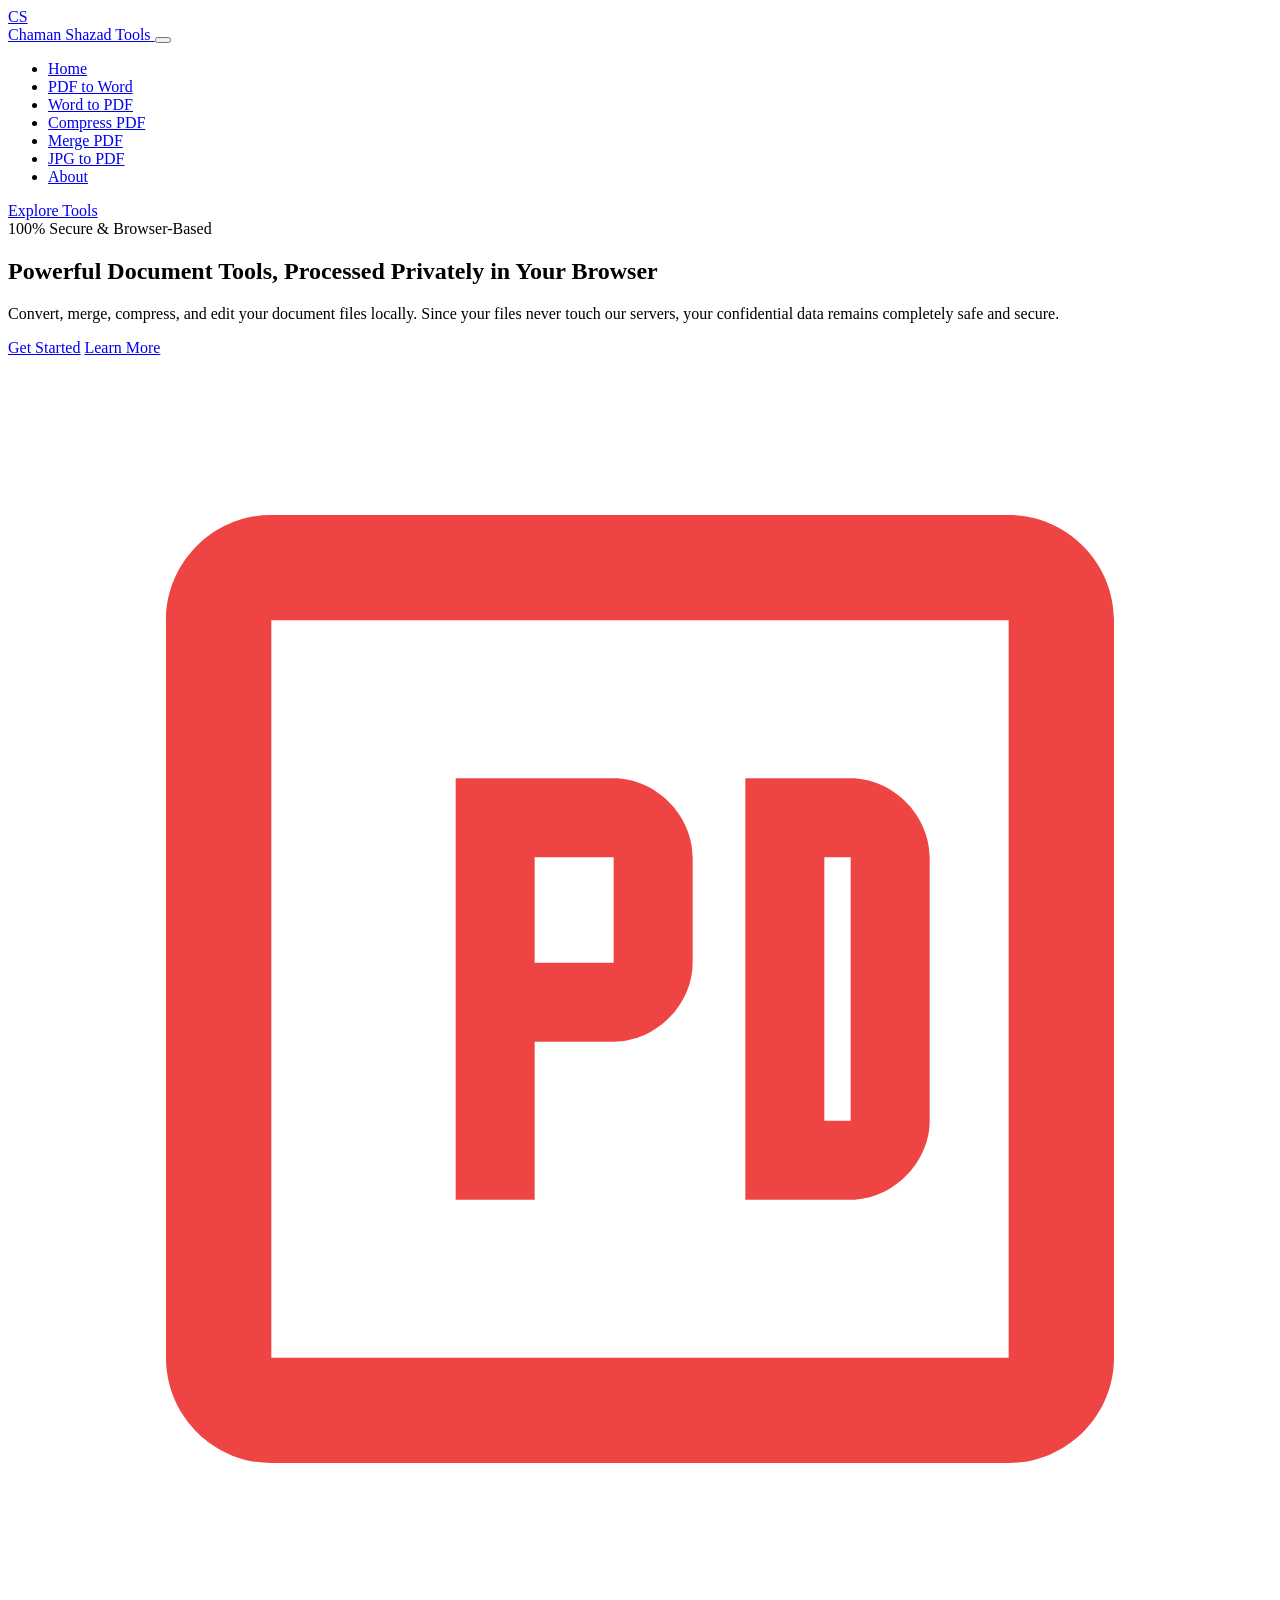
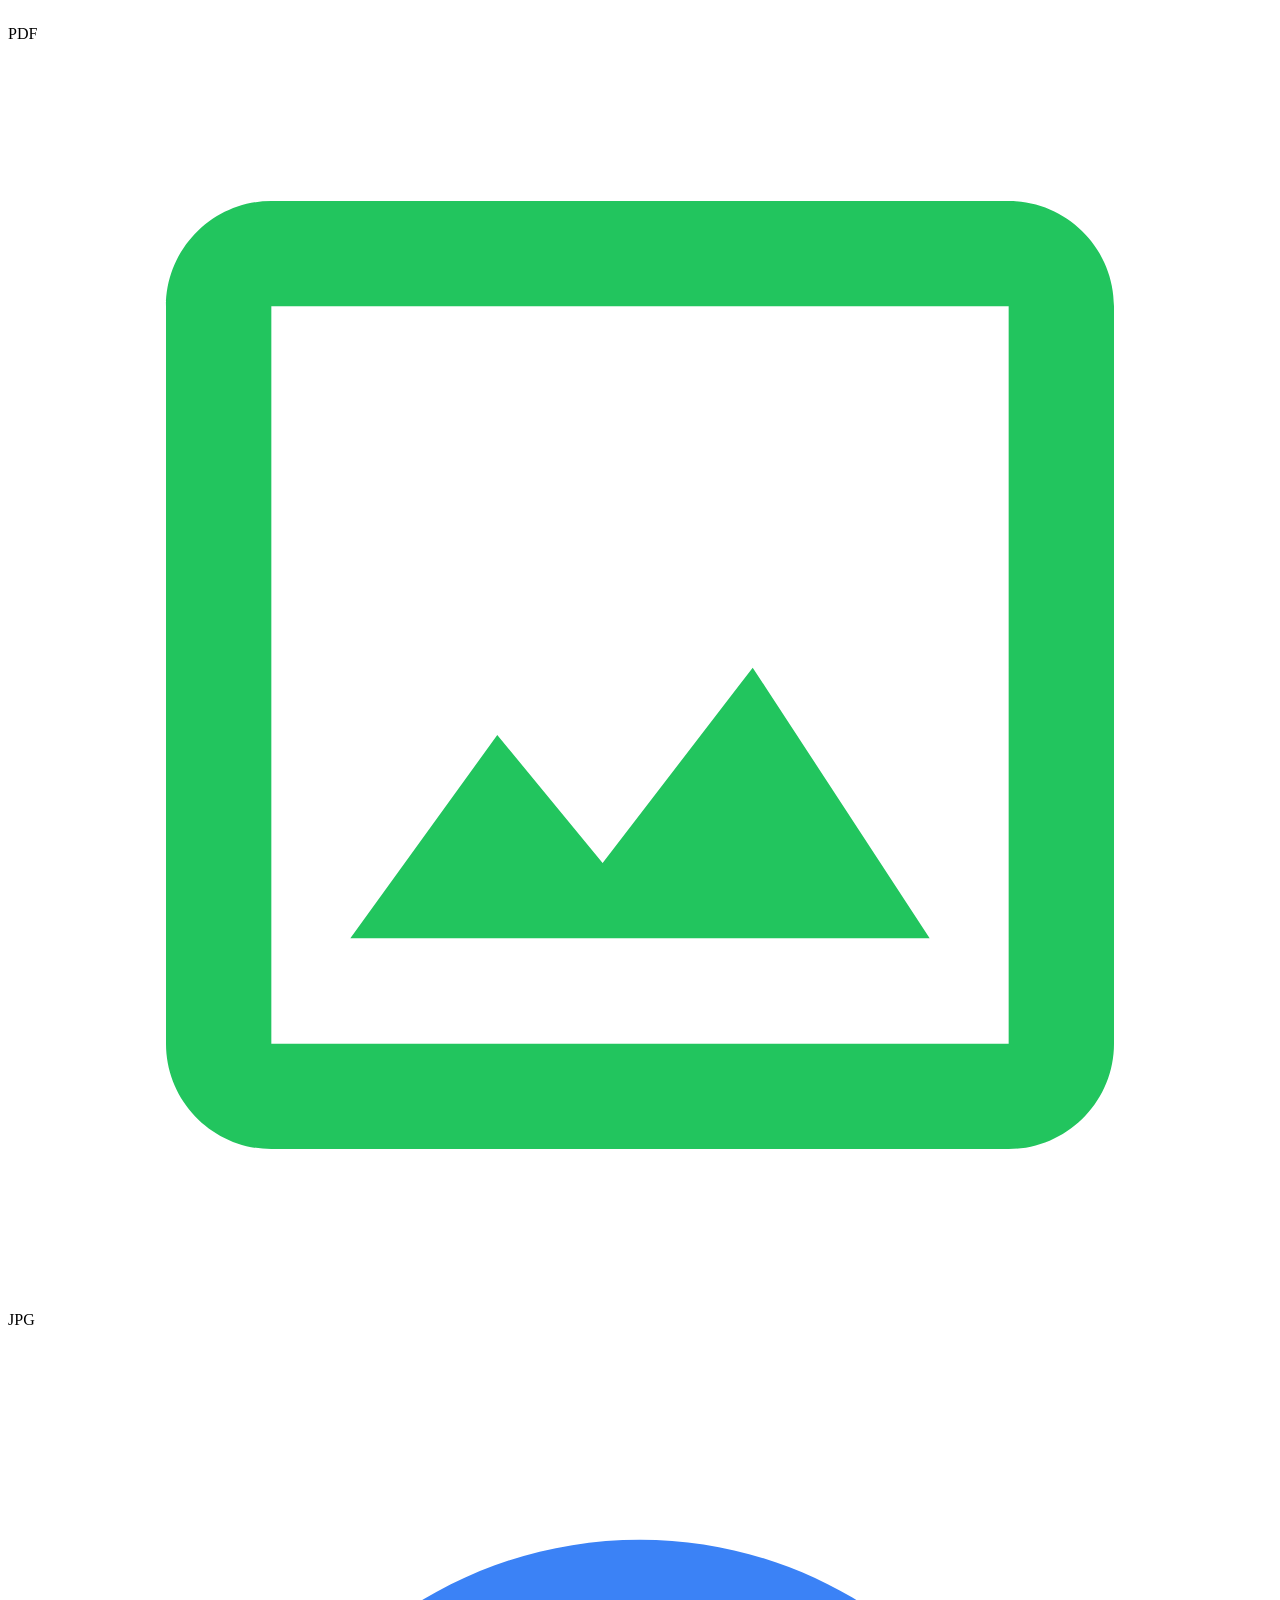
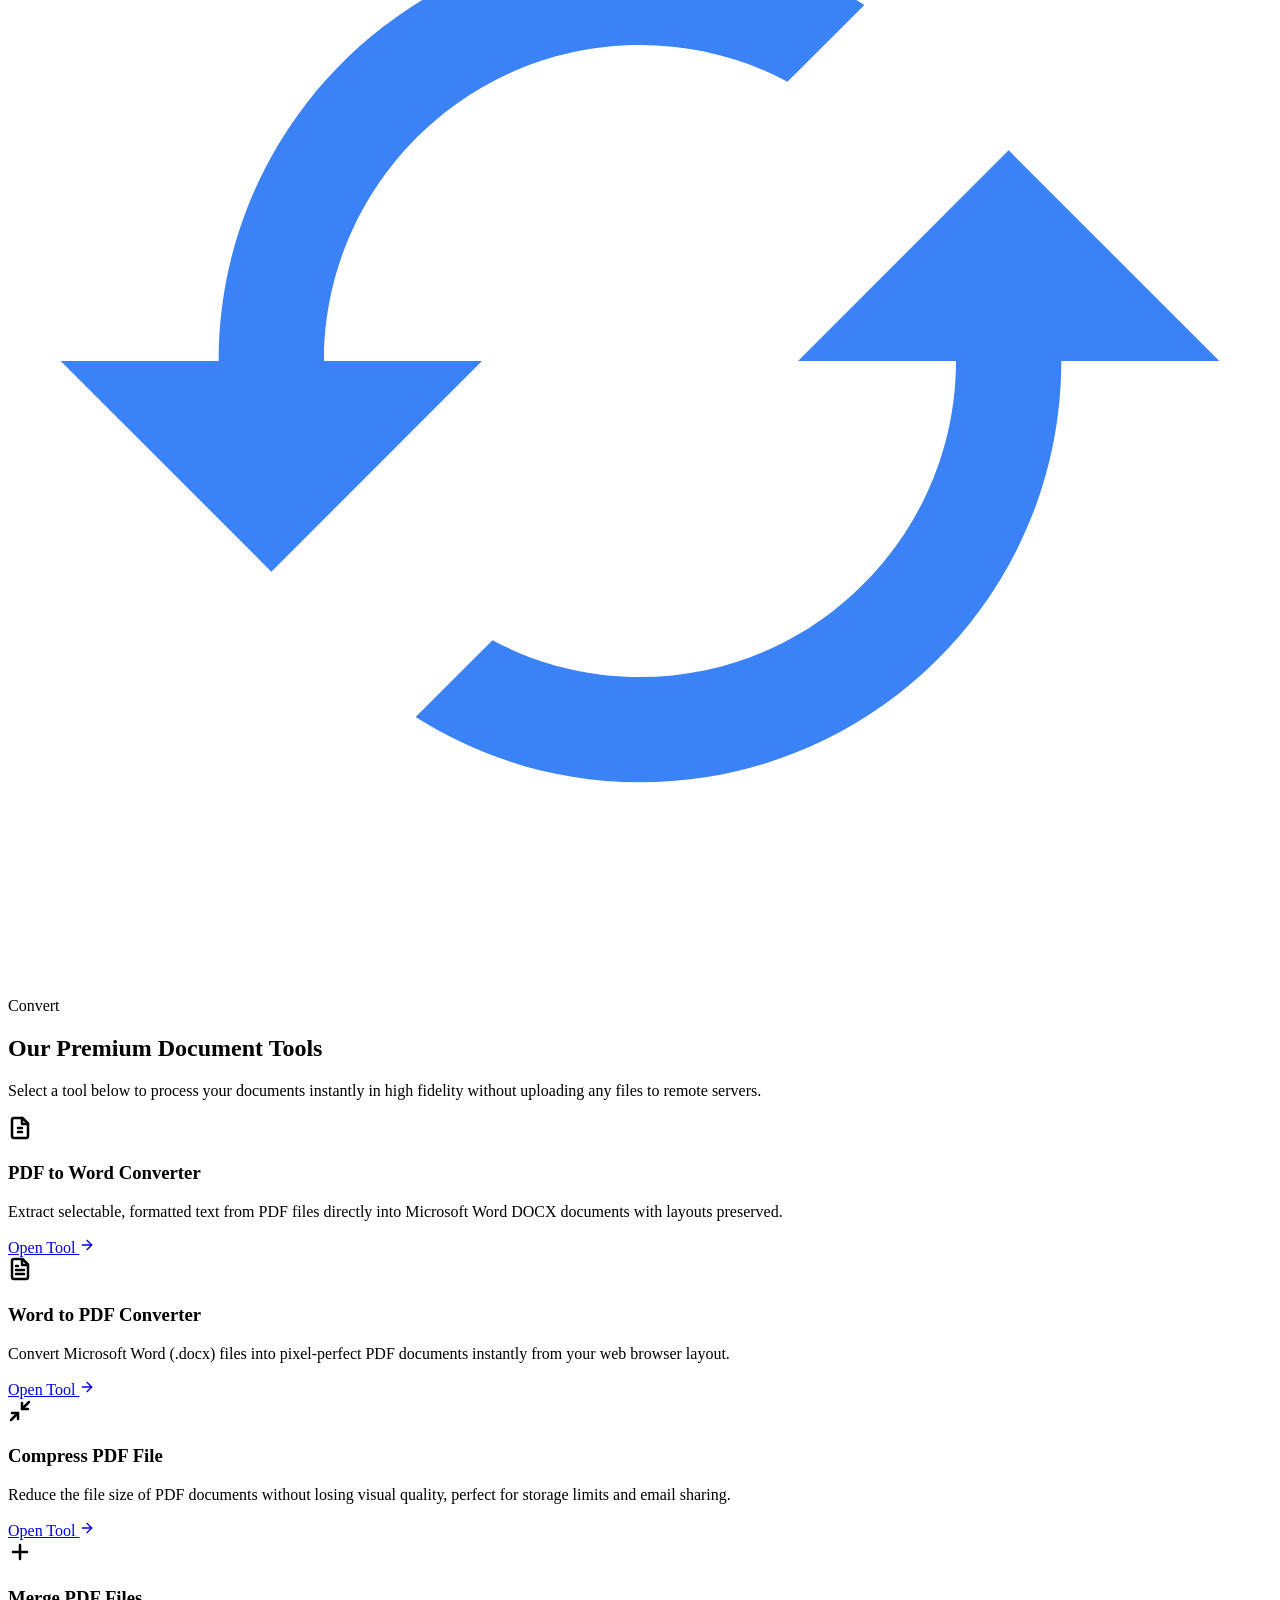
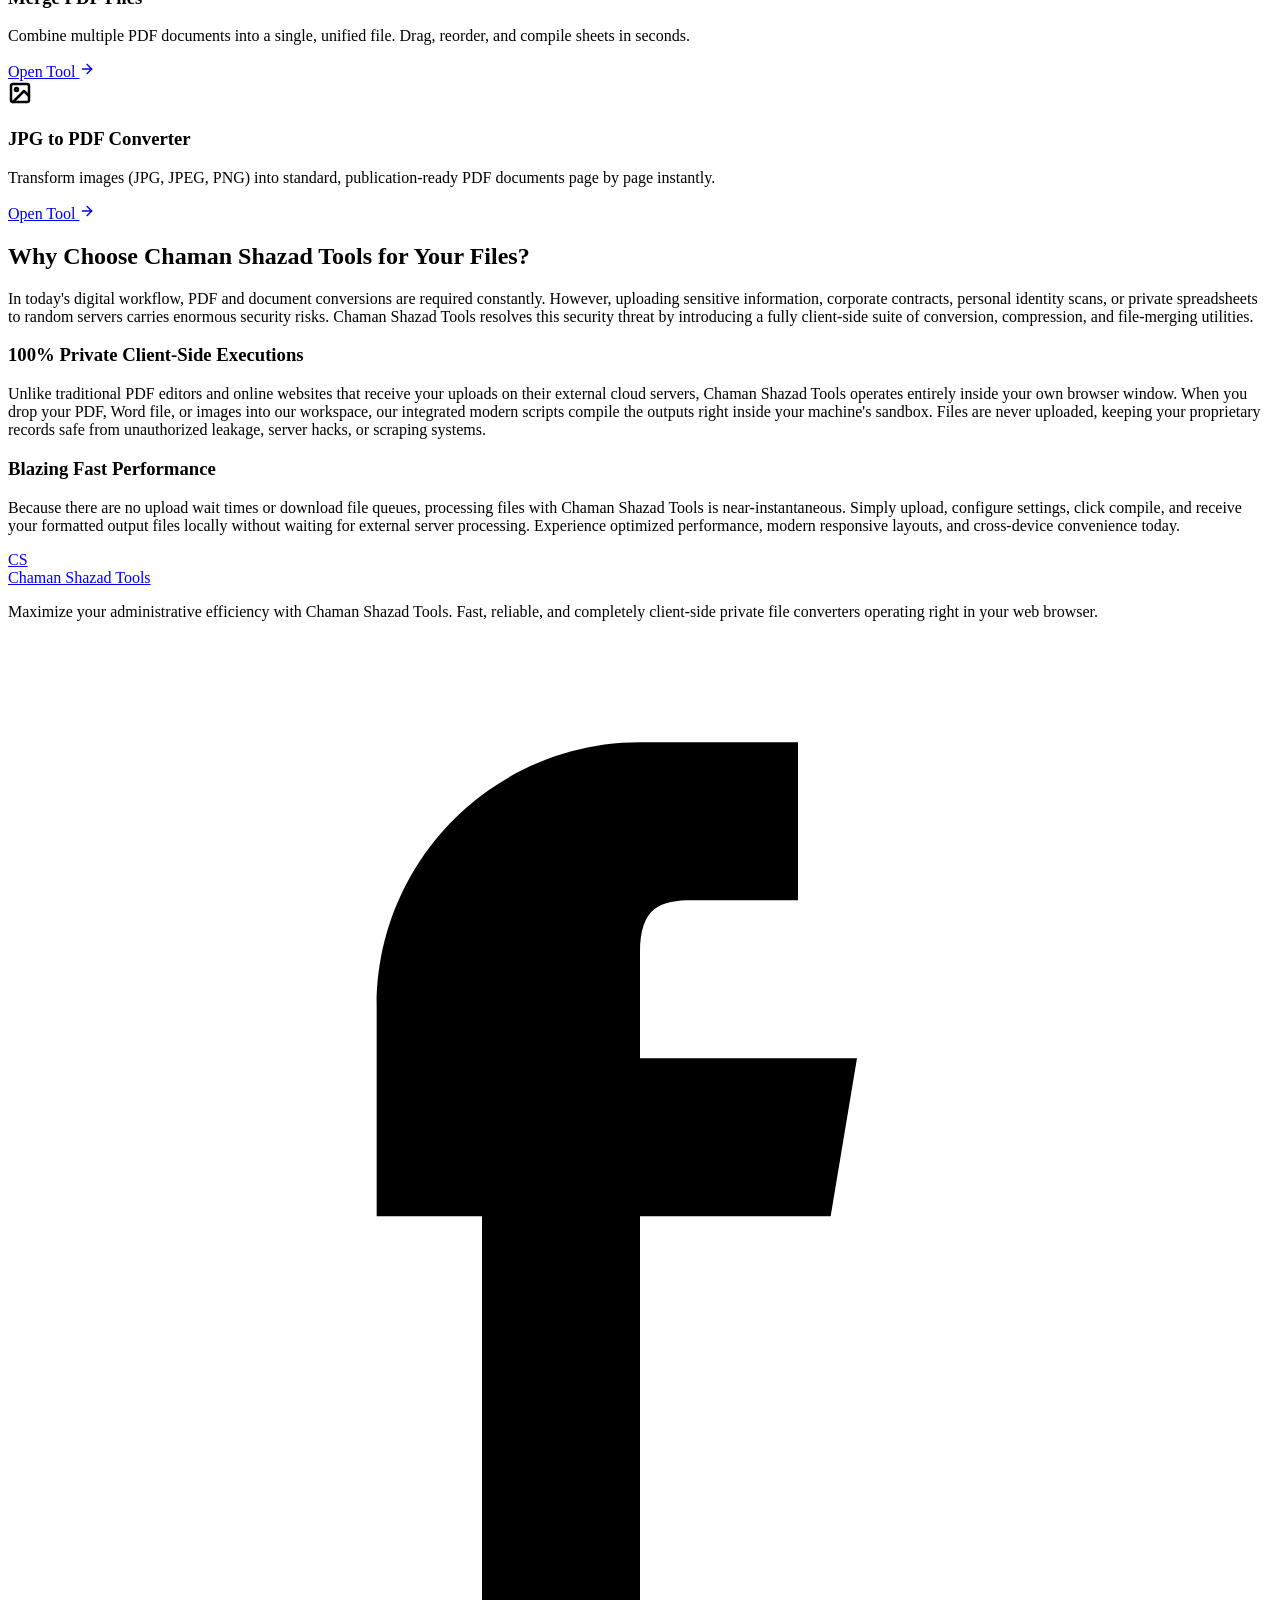
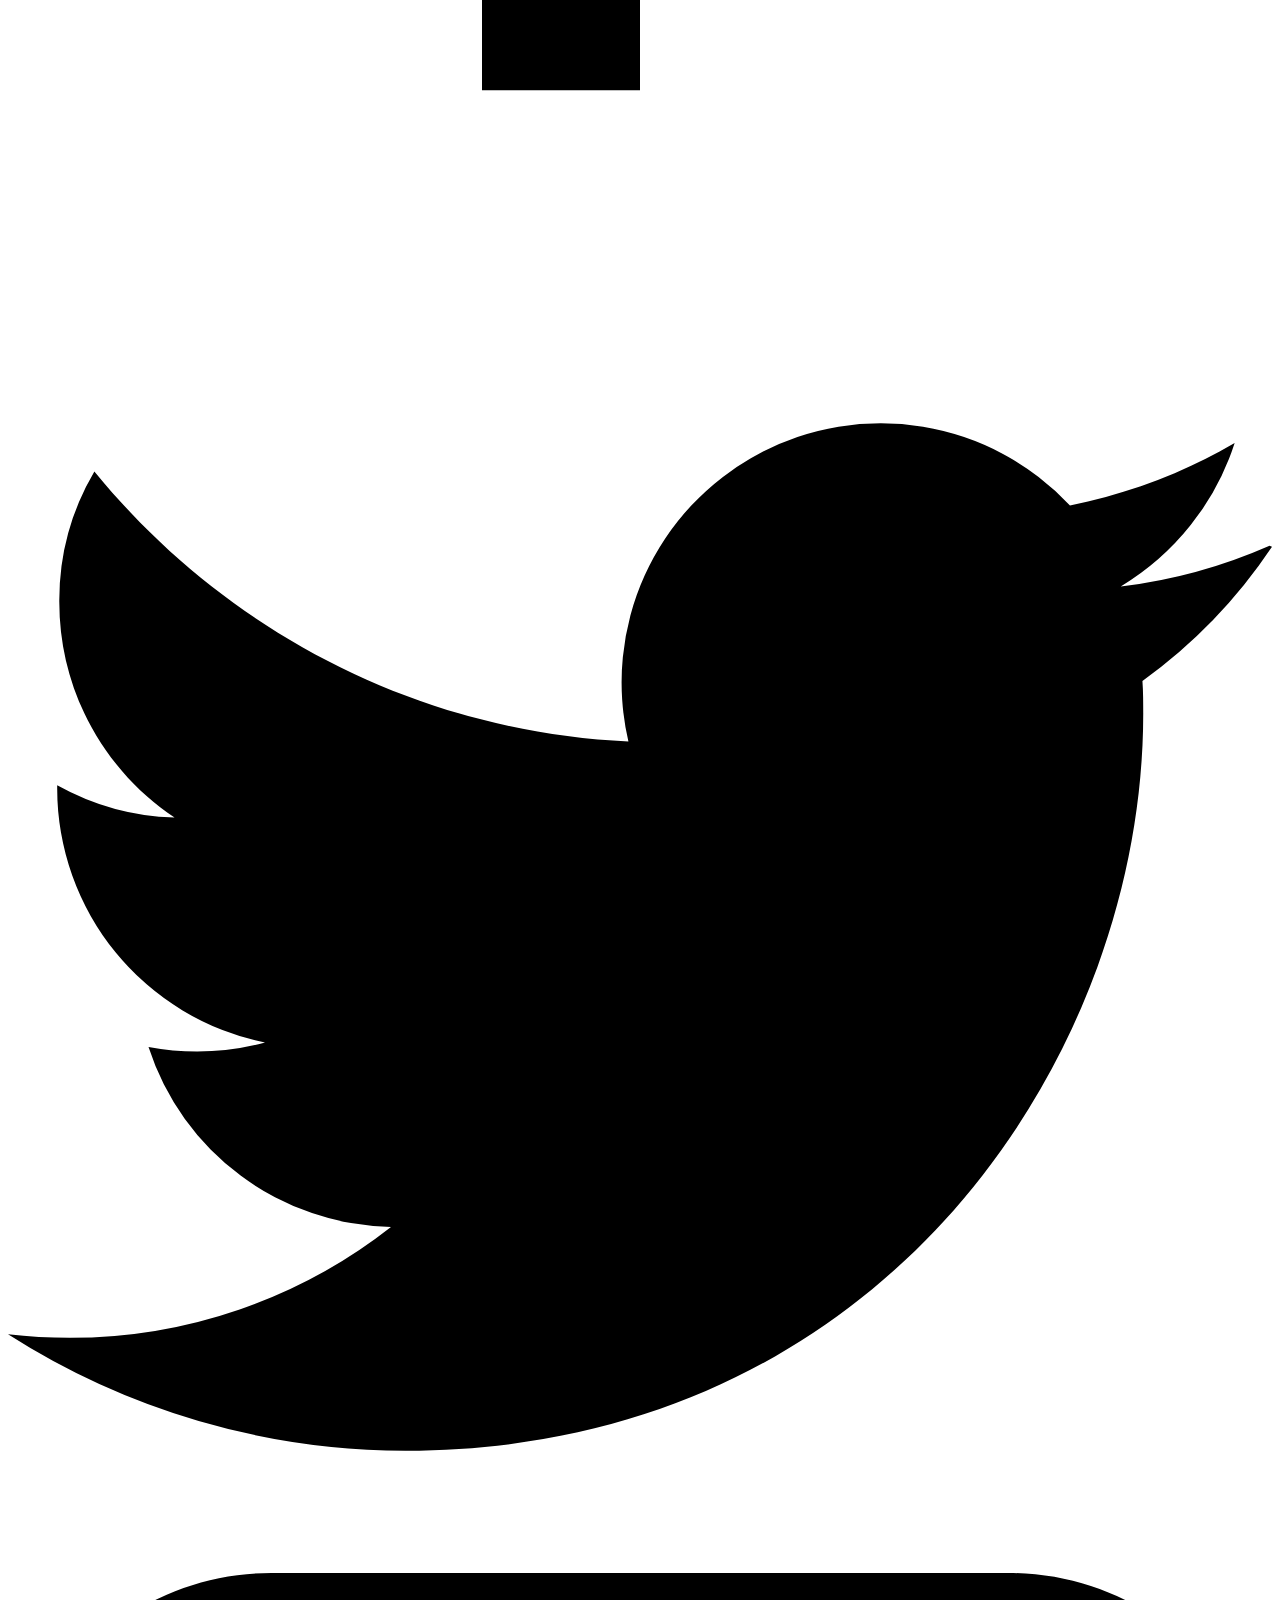
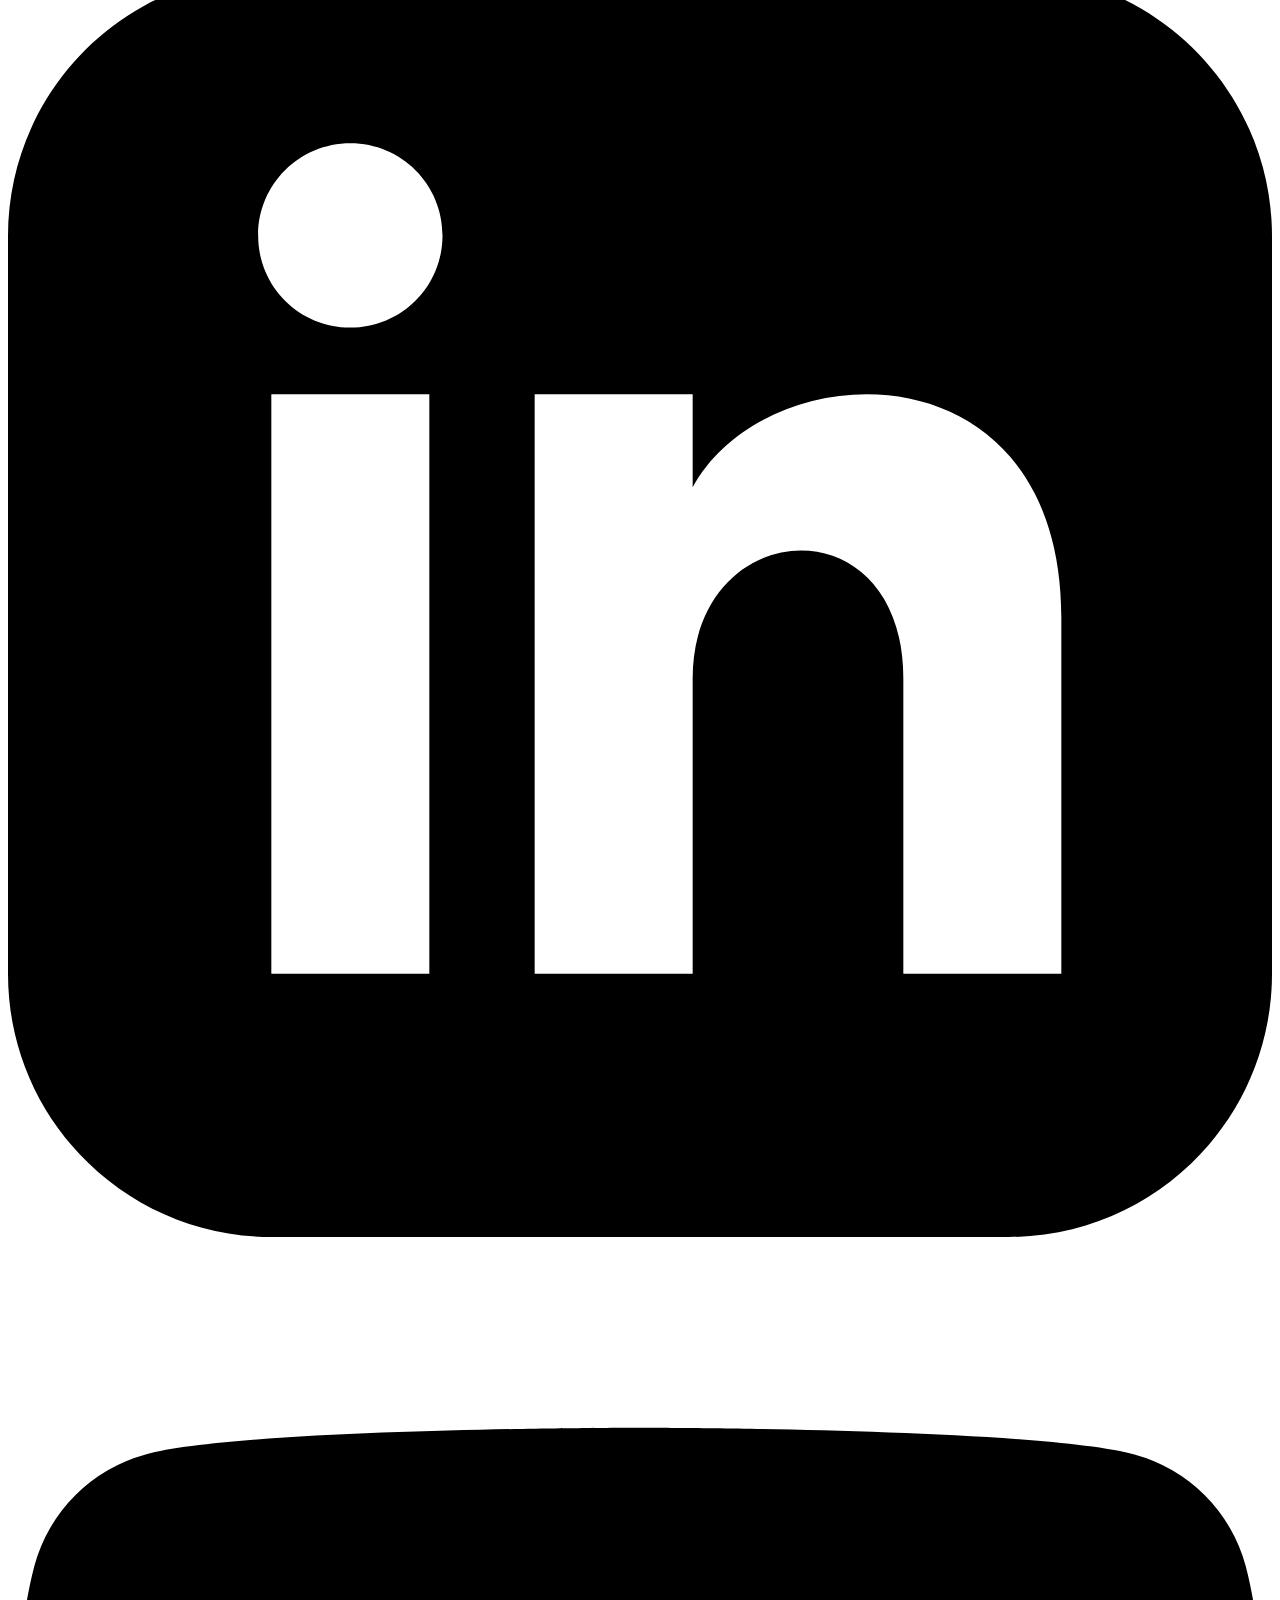
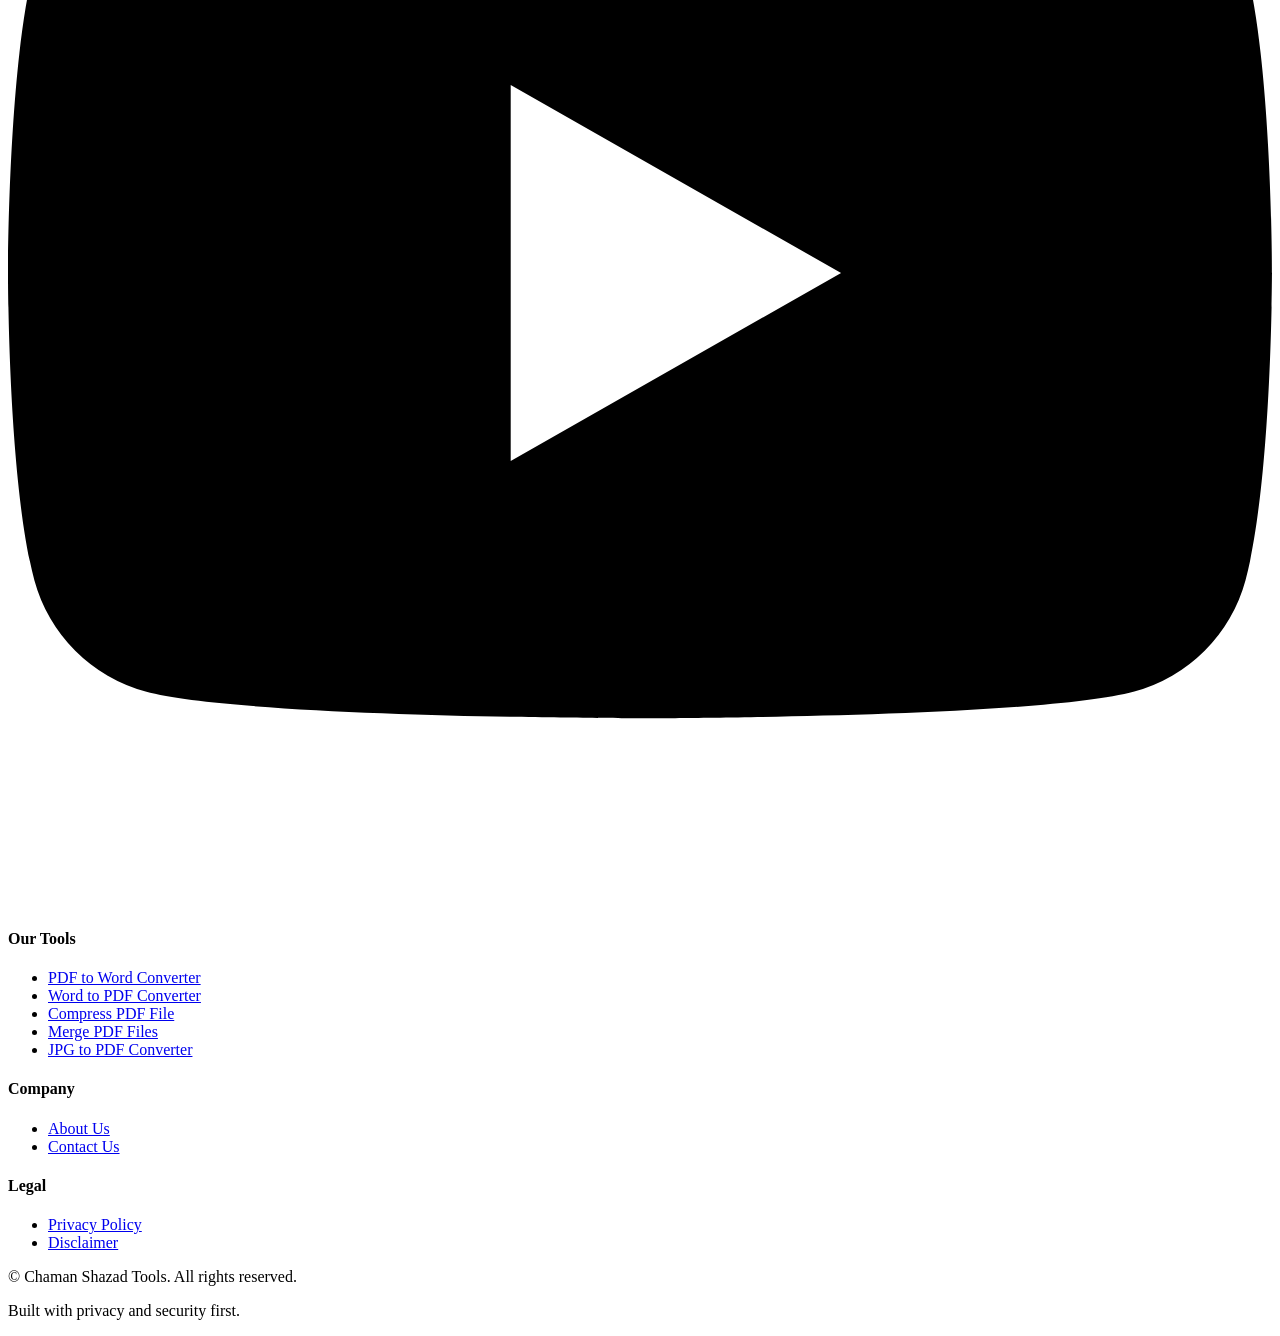
==== index.html @ d0dc8027 "First website upload" ====
<!DOCTYPE html>
<html lang="en">
<head>
    <meta charset="UTF-8">
    <meta name="viewport" content="width=device-width, initial-scale=1.0">
    
    <!-- Primary SEO Meta Tags -->
    <title>Chaman Shazad Tools | Free Online PDF & Document Converters</title>
    <meta name="description" content="Access fully client-side and 100% private document processing tools at Chaman Shazad Tools. Convert PDF to Word, Word to PDF, Compress, Merge, and JPG to PDF instantly.">
    <link rel="canonical" href="index.html">
    
    <!-- Open Graph / Facebook -->
    <meta property="og:type" content="website">
    <meta property="og:url" content="index.html">
    <meta property="og:title" content="Chaman Shazad Tools | Free Online PDF & Document Converters">
    <meta property="og:description" content="Access fully client-side and 100% private document processing tools. Convert PDF to Word, Word to PDF, Compress, Merge, and JPG to PDF instantly.">
    <meta property="og:image" content="https://images.unsplash.com/photo-1618005182384-a83a8bd57fbe?q=80&w=1200&auto=format&fit=crop">

    <!-- Twitter -->
    <meta property="twitter:card" content="summary_large_image">
    <meta property="twitter:url" content="index.html">
    <meta property="twitter:title" content="Chaman Shazad Tools | Free Online PDF & Document Converters">
    <meta property="twitter:description" content="Access fully client-side and 100% private document processing tools. Convert PDF to Word, Word to PDF, Compress, Merge, and JPG to PDF instantly.">
    <meta property="twitter:image" content="https://images.unsplash.com/photo-1618005182384-a83a8bd57fbe?q=80&w=1200&auto=format&fit=crop">

    <!-- Stylesheets -->
    <link rel="stylesheet" href="css/styles.css">
</head>
<body>

    <!-- Header Navigation -->
    <header class="site-header">
        <div class="header-container">
            <a href="index.html" class="logo-link" id="siteLogo">
                <div class="logo-icon">CS</div>
                <span>Chaman Shazad Tools</span>
            </a>
            
            <button class="mobile-menu-btn" id="mobileMenuBtn" aria-label="Toggle Menu">
                <span></span>
                <span></span>
                <span></span>
            </button>
            
            <nav class="main-navigation" id="mainNavigation">
                <ul class="nav-links">
                    <li><a href="index.html" class="nav-link active">Home</a></li>
                    <li><a href="pdf-to-word.html" class="nav-link">PDF to Word</a></li>
                    <li><a href="word-to-pdf.html" class="nav-link">Word to PDF</a></li>
                    <li><a href="compress-pdf.html" class="nav-link">Compress PDF</a></li>
                    <li><a href="merge-pdf.html" class="nav-link">Merge PDF</a></li>
                    <li><a href="jpg-to-pdf.html" class="nav-link">JPG to PDF</a></li>
                    <li><a href="about.html" class="nav-link">About</a></li>
                </ul>
                <a href="#tools-grid" class="cta-button">Explore Tools</a>
            </nav>
        </div>
    </header>

    <!-- Main Content -->
    <main>
        
        <!-- Hero Section -->
        <section class="hero-section">
            <div class="hero-content">
                <span class="hero-tagline">100% Secure & Browser-Based</span>
                <h1 class="hero-title">Powerful Document Tools, Processed Privately in Your Browser</h1>
                <p class="hero-description">Convert, merge, compress, and edit your document files locally. Since your files never touch our servers, your confidential data remains completely safe and secure.</p>
                <div class="hero-buttons">
                    <a href="#tools-grid" class="cta-button">Get Started</a>
                    <a href="about.html" class="btn-secondary">Learn More</a>
                </div>
            </div>
            
            <div class="hero-graphics-container">
                <!-- Outer orbiting scene containing the 3 rotating 3D cards -->
                <div class="rotating-orbit-scene">
                    
                    <!-- PDF Icon Card -->
                    <div class="floating-3d-card card-pdf">
                        <svg viewBox="0 0 24 24" fill="none" xmlns="http://www.w3.org/2000/svg">
                            <path d="M19 3H5C3.9 3 3 3.9 3 5V19C3 20.1 3.9 21 5 21H19C20.1 21 21 20.1 21 19V5C21 3.9 20.1 3 19 3ZM19 19H5V5H19V19ZM11.5 8H8.5V16H10V13H11.5C12.3 13 13 12.3 13 11.5V9.5C13 8.7 12.3 8 11.5 8ZM11.5 11.5H10V9.5H11.5V11.5ZM16 8H14V16H16C16.8 16 17.5 15.3 17.5 14.5V9.5C17.5 8.7 16.8 8 16 8ZM16 14.5H15.5V9.5H16V14.5Z" fill="#ef4444"/>
                        </svg>
                        <span class="card-label">PDF</span>
                    </div>
                    
                    <!-- JPG Icon Card -->
                    <div class="floating-3d-card card-jpg">
                        <svg viewBox="0 0 24 24" fill="none" xmlns="http://www.w3.org/2000/svg">
                            <path d="M19 3H5C3.9 3 3 3.9 3 5V19C3 20.1 3.9 21 5 21H19C20.1 21 21 20.1 21 19V5C21 3.9 20.1 3 19 3ZM19 19H5V5H19V19ZM14.14 11.86L11.29 15.57L9.29 13.14L6.5 17H17.5L14.14 11.86Z" fill="#22c55e"/>
                        </svg>
                        <span class="card-label">JPG</span>
                    </div>
                    
                    <!-- Convert Icon Card -->
                    <div class="floating-3d-card card-convert">
                        <svg viewBox="0 0 24 24" fill="none" xmlns="http://www.w3.org/2000/svg">
                            <path d="M19 8l-4 4h3c0 3.31-2.69 6-6 6-1.01 0-1.97-.25-2.8-.7l-1.46 1.46C8.97 19.54 10.43 20 12 20c4.42 0 8-3.58 8-8h3l-4-4zM6 12c0-3.31 2.69-6 6-6 1.01 0 1.97.25 2.8.7l1.46-1.46C15.03 4.46 13.57 4 12 4c-4.42 0-8 3.58-8 8H1l4 4 4-4H6z" fill="#3b82f6"/>
                        </svg>
                        <span class="card-label">Convert</span>
                    </div>
                    
                    <!-- Deep glowing center node of orbit -->
                    <div class="orbit-center-node"></div>
                </div>
            </div>
        </section>

        <!-- Tools Grid Dashboard -->
        <section class="tools-grid-section" id="tools-grid">
            <div class="section-title-wrap">
                <h2 class="section-title">Our Premium Document Tools</h2>
                <p class="section-subtitle">Select a tool below to process your documents instantly in high fidelity without uploading any files to remote servers.</p>
            </div>
            
            <div class="tools-grid">
                <!-- Card 1: PDF to Word -->
                <div class="tool-card">
                    <div class="tool-card-icon bg-gradient-pdf-word">
                        <svg width="24" height="24" viewBox="0 0 24 24" fill="none" stroke="currentColor" stroke-width="2.5" stroke-linecap="round" stroke-linejoin="round"><path d="M14.5 2H6a2 2 0 0 0-2 2v16a2 2 0 0 0 2 2h12a2 2 0 0 0 2-2V7.5L14.5 2z"></path><polyline points="14 2 14 8 20 8"></polyline><path d="M10 12h4"></path><path d="M10 16h4"></path></svg>
                    </div>
                    <h3 class="tool-card-title">PDF to Word Converter</h3>
                    <p class="tool-card-description">Extract selectable, formatted text from PDF files directly into Microsoft Word DOCX documents with layouts preserved.</p>
                    <a href="pdf-to-word.html" class="tool-card-link">
                        Open Tool 
                        <svg width="16" height="16" viewBox="0 0 24 24" fill="none" stroke="currentColor" stroke-width="2" stroke-linecap="round" stroke-linejoin="round"><line x1="5" y1="12" x2="19" y2="12"></line><polyline points="12 5 19 12 12 19"></polyline></svg>
                    </a>
                </div>

                <!-- Card 2: Word to PDF -->
                <div class="tool-card">
                    <div class="tool-card-icon bg-gradient-word-pdf">
                        <svg width="24" height="24" viewBox="0 0 24 24" fill="none" stroke="currentColor" stroke-width="2.5" stroke-linecap="round" stroke-linejoin="round"><path d="M14.5 2H6a2 2 0 0 0-2 2v16a2 2 0 0 0 2 2h12a2 2 0 0 0 2-2V7.5L14.5 2z"></path><polyline points="14 2 14 8 20 8"></polyline><path d="M8 13h8"></path><path d="M8 17h8"></path><path d="M8 9h2"></path></svg>
                    </div>
                    <h3 class="tool-card-title">Word to PDF Converter</h3>
                    <p class="tool-card-description">Convert Microsoft Word (.docx) files into pixel-perfect PDF documents instantly from your web browser layout.</p>
                    <a href="word-to-pdf.html" class="tool-card-link">
                        Open Tool 
                        <svg width="16" height="16" viewBox="0 0 24 24" fill="none" stroke="currentColor" stroke-width="2" stroke-linecap="round" stroke-linejoin="round"><line x1="5" y1="12" x2="19" y2="12"></line><polyline points="12 5 19 12 12 19"></polyline></svg>
                    </a>
                </div>

                <!-- Card 3: Compress PDF -->
                <div class="tool-card">
                    <div class="tool-card-icon bg-gradient-compress">
                        <svg width="24" height="24" viewBox="0 0 24 24" fill="none" stroke="currentColor" stroke-width="2.5" stroke-linecap="round" stroke-linejoin="round"><path d="M4 14h6v6"></path><path d="M20 10h-6V4"></path><path d="M14 10l7-7"></path><path d="M10 14l-7 7"></path></svg>
                    </div>
                    <h3 class="tool-card-title">Compress PDF File</h3>
                    <p class="tool-card-description">Reduce the file size of PDF documents without losing visual quality, perfect for storage limits and email sharing.</p>
                    <a href="compress-pdf.html" class="tool-card-link">
                        Open Tool 
                        <svg width="16" height="16" viewBox="0 0 24 24" fill="none" stroke="currentColor" stroke-width="2" stroke-linecap="round" stroke-linejoin="round"><line x1="5" y1="12" x2="19" y2="12"></line><polyline points="12 5 19 12 12 19"></polyline></svg>
                    </a>
                </div>

                <!-- Card 4: Merge PDF -->
                <div class="tool-card">
                    <div class="tool-card-icon bg-gradient-merge">
                        <svg width="24" height="24" viewBox="0 0 24 24" fill="none" stroke="currentColor" stroke-width="2.5" stroke-linecap="round" stroke-linejoin="round"><path d="M12 5v14"></path><path d="M5 12h14"></path></svg>
                    </div>
                    <h3 class="tool-card-title">Merge PDF Files</h3>
                    <p class="tool-card-description">Combine multiple PDF documents into a single, unified file. Drag, reorder, and compile sheets in seconds.</p>
                    <a href="merge-pdf.html" class="tool-card-link">
                        Open Tool 
                        <svg width="16" height="16" viewBox="0 0 24 24" fill="none" stroke="currentColor" stroke-width="2" stroke-linecap="round" stroke-linejoin="round"><line x1="5" y1="12" x2="19" y2="12"></line><polyline points="12 5 19 12 12 19"></polyline></svg>
                    </a>
                </div>

                <!-- Card 5: JPG to PDF -->
                <div class="tool-card">
                    <div class="tool-card-icon bg-gradient-jpg-pdf">
                        <svg width="24" height="24" viewBox="0 0 24 24" fill="none" stroke="currentColor" stroke-width="2.5" stroke-linecap="round" stroke-linejoin="round"><rect x="3" y="3" width="18" height="18" rx="2" ry="2"></rect><circle cx="8.5" cy="8.5" r="1.5"></circle><polyline points="21 15 16 10 5 21"></polyline></svg>
                    </div>
                    <h3 class="tool-card-title">JPG to PDF Converter</h3>
                    <p class="tool-card-description">Transform images (JPG, JPEG, PNG) into standard, publication-ready PDF documents page by page instantly.</p>
                    <a href="jpg-to-pdf.html" class="tool-card-link">
                        Open Tool 
                        <svg width="16" height="16" viewBox="0 0 24 24" fill="none" stroke="currentColor" stroke-width="2" stroke-linecap="round" stroke-linejoin="round"><line x1="5" y1="12" x2="19" y2="12"></line><polyline points="12 5 19 12 12 19"></polyline></svg>
                    </a>
                </div>
            </div>
        </section>

        <!-- General Brand SEO Content -->
        <section class="seo-content-section">
            <div class="seo-rich-content">
                <h2>Why Choose Chaman Shazad Tools for Your Files?</h2>
                <p>In today's digital workflow, PDF and document conversions are required constantly. However, uploading sensitive information, corporate contracts, personal identity scans, or private spreadsheets to random servers carries enormous security risks. Chaman Shazad Tools resolves this security threat by introducing a fully client-side suite of conversion, compression, and file-merging utilities.</p>
                
                <h3>100% Private Client-Side Executions</h3>
                <p>Unlike traditional PDF editors and online websites that receive your uploads on their external cloud servers, Chaman Shazad Tools operates entirely inside your own browser window. When you drop your PDF, Word file, or images into our workspace, our integrated modern scripts compile the outputs right inside your machine's sandbox. Files are never uploaded, keeping your proprietary records safe from unauthorized leakage, server hacks, or scraping systems.</p>
                
                <h3>Blazing Fast Performance</h3>
                <p>Because there are no upload wait times or download file queues, processing files with Chaman Shazad Tools is near-instantaneous. Simply upload, configure settings, click compile, and receive your formatted output files locally without waiting for external server processing. Experience optimized performance, modern responsive layouts, and cross-device convenience today.</p>
            </div>
        </section>
    </main>

    <!-- Footer -->
    <footer class="site-footer">
        <div class="footer-container">
            <!-- Col 1: Brand details & Social icons (hover brand color transition) -->
            <div class="footer-column">
                <a href="index.html" class="footer-logo">
                    <div class="logo-icon">CS</div>
                    <span>Chaman Shazad Tools</span>
                </a>
                <p class="footer-description">Maximize your administrative efficiency with Chaman Shazad Tools. Fast, reliable, and completely client-side private file converters operating right in your web browser.</p>
                <div class="footer-socials">
                    <a href="#" class="social-icon facebook" aria-label="Facebook" target="_blank" rel="noopener">
                        <svg viewBox="0 0 24 24"><path d="M9 8H7v3h2v9h3v-9h3.62l.5-3H12V6c0-.88.39-1 1-1h2V2h-3c-2.76 0-5 2.24-5 5v1z"/></svg>
                    </a>
                    <a href="#" class="social-icon twitter" aria-label="Twitter" target="_blank" rel="noopener">
                        <svg viewBox="0 0 24 24"><path d="M23.953 4.57a10 10 0 01-2.825.775 4.958 4.958 0 002.163-2.723c-.951.555-2.005.959-3.127 1.184a4.92 4.92 0 00-8.384 4.482C7.69 8.095 4.067 6.13 1.64 3.162a4.822 4.822 0 00-.666 2.475c0 1.71.87 3.213 2.188 4.096a4.904 4.904 0 01-2.228-.616v.06a4.923 4.923 0 003.946 4.827 4.996 4.996 0 01-2.212.085 4.936 4.936 0 004.604 3.417 9.867 9.867 0 01-6.102 2.105c-.39 0-.779-.023-1.17-.067a13.995 13.995 0 007.557 2.209c9.053 0 13.998-7.496 13.998-13.985 0-.21 0-.42-.015-.63A9.935 9.935 0 0024 4.59z"/></svg>
                    </a>
                    <a href="#" class="social-icon linkedin" aria-label="LinkedIn" target="_blank" rel="noopener">
                        <svg viewBox="0 0 24 24"><path d="M19 0h-14c-2.761 0-5 2.239-5 5v14c0 2.761 2.239 5 5 5h14c2.762 0 5-2.239 5-5v-14c0-2.761-2.238-5-5-5zm-11 19h-3v-11h3v11zm-1.5-12.268c-.966 0-1.75-.779-1.75-1.75s.784-1.75 1.75-1.75 1.75.779 1.75 1.75-.784 1.75-1.75 1.75zm13.5 12.268h-3v-5.604c0-3.368-4-3.113-4 0v5.604h-3v-11h3v1.765c1.396-2.586 7-2.777 7 2.476v6.759z"/></svg>
                    </a>
                    <a href="#" class="social-icon youtube" aria-label="YouTube" target="_blank" rel="noopener">
                        <svg viewBox="0 0 24 24"><path d="M23.498 6.163a3.003 3.003 0 00-2.11-2.11C19.517 3.545 12 3.545 12 3.545s-7.516 0-9.387.507a3.003 3.003 0 00-2.11 2.11C0 8.033 0 12 0 12s0 3.967.502 5.837a3.003 3.003 0 002.11 2.11c1.871.507 9.387.507 9.387.507s7.517 0 9.387-.507a3.003 3.003 0 002.11-2.11C24 15.967 24 12 24 12s0-3.967-.502-5.837zM9.545 15.568V8.432L15.818 12l-6.273 3.568z"/></svg>
                    </a>
                </div>
            </div>

            <!-- Col 2: Core Tools -->
            <div class="footer-column">
                <h4 class="footer-col-title">Our Tools</h4>
                <ul class="footer-links">
                    <li class="footer-link-item"><a href="pdf-to-word.html">PDF to Word Converter</a></li>
                    <li class="footer-link-item"><a href="word-to-pdf.html">Word to PDF Converter</a></li>
                    <li class="footer-link-item"><a href="compress-pdf.html">Compress PDF File</a></li>
                    <li class="footer-link-item"><a href="merge-pdf.html">Merge PDF Files</a></li>
                    <li class="footer-link-item"><a href="jpg-to-pdf.html">JPG to PDF Converter</a></li>
                </ul>
            </div>

            <!-- Col 3: Company Page links -->
            <div class="footer-column">
                <h4 class="footer-col-title">Company</h4>
                <ul class="footer-links">
                    <li class="footer-link-item"><a href="about.html">About Us</a></li>
                    <li class="footer-link-item"><a href="contact.html">Contact Us</a></li>
                </ul>
            </div>

            <!-- Col 4: Legal policy links -->
            <div class="footer-column">
                <h4 class="footer-col-title">Legal</h4>
                <ul class="footer-links">
                    <li class="footer-link-item"><a href="privacy.html">Privacy Policy</a></li>
                    <li class="footer-link-item"><a href="disclaimer.html">Disclaimer</a></li>
                </ul>
            </div>
        </div>

        <div class="footer-bottom">
            <p>&copy; <span id="footerYear"></span> Chaman Shazad Tools. All rights reserved.</p>
            <p>Built with privacy and security first.</p>
        </div>
    </footer>

    <!-- Scripts -->
    <script src="js/main.js"></script>
</body>
</html>
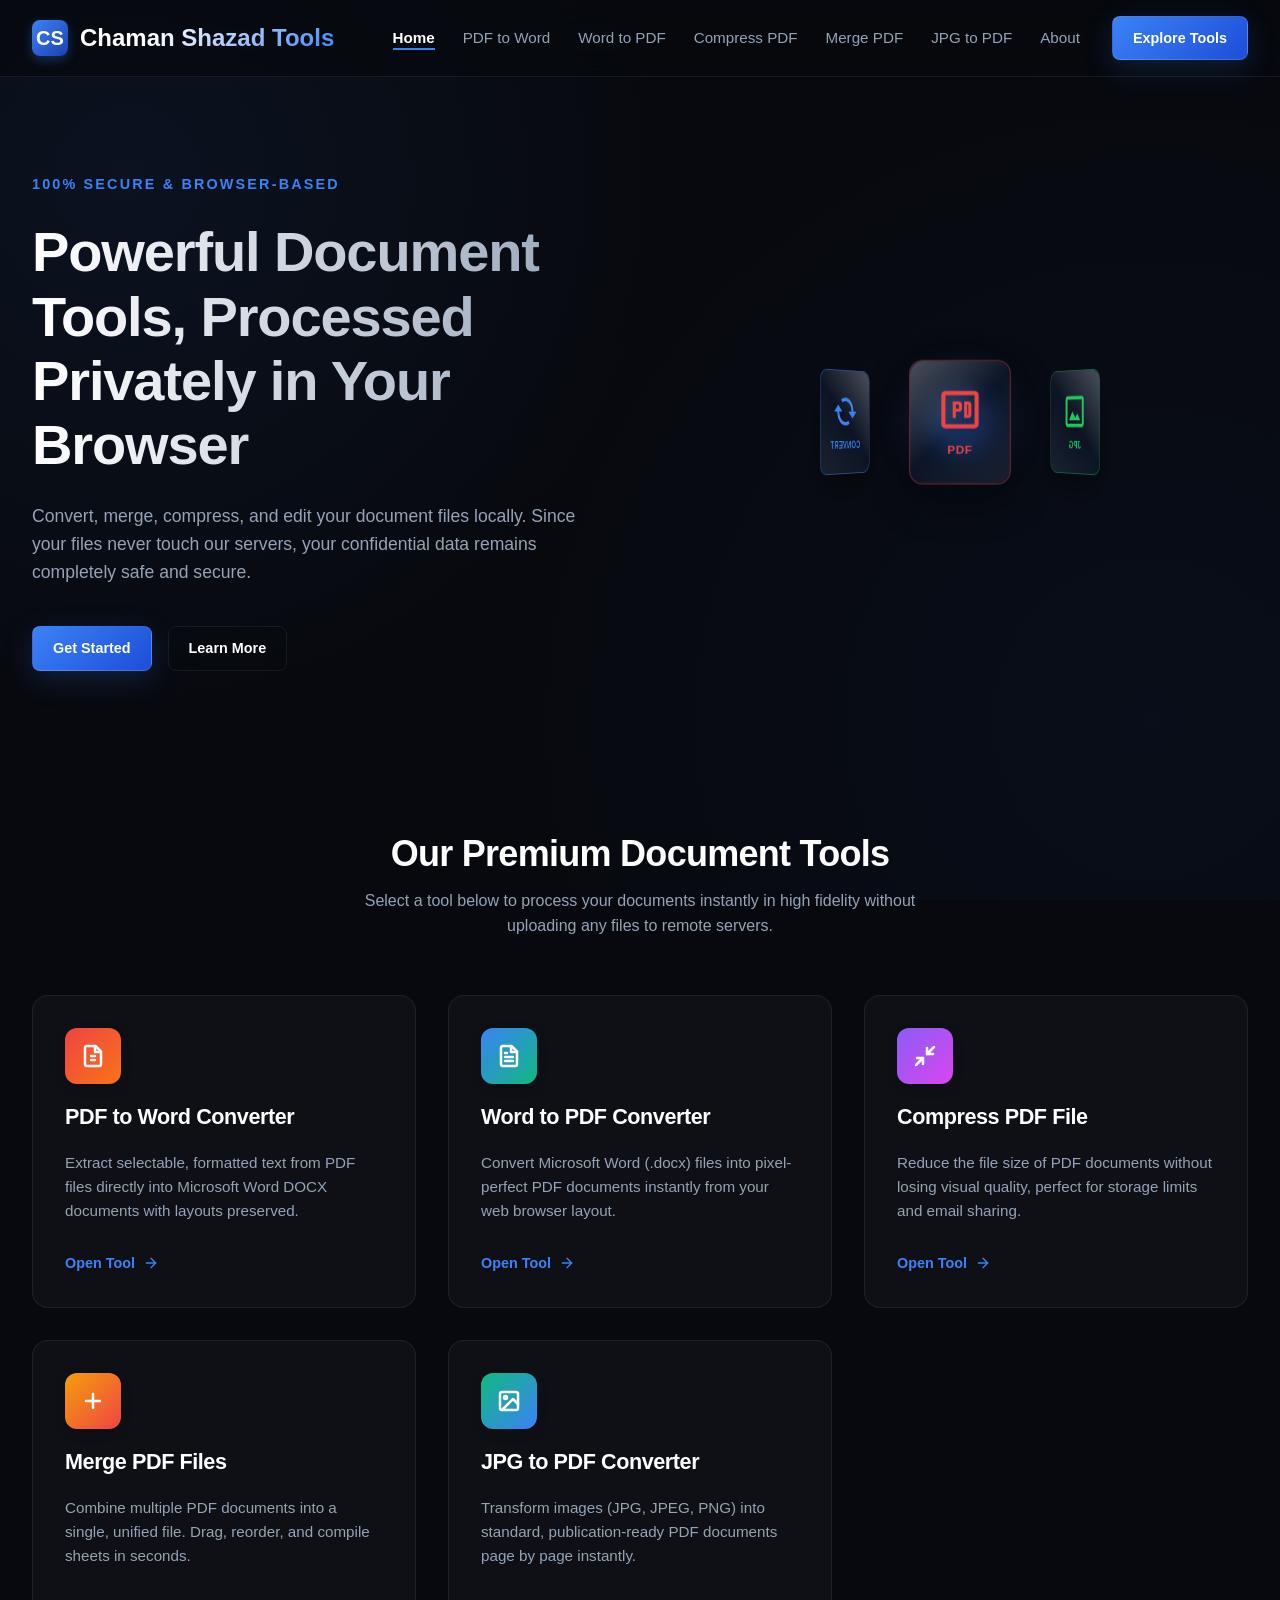
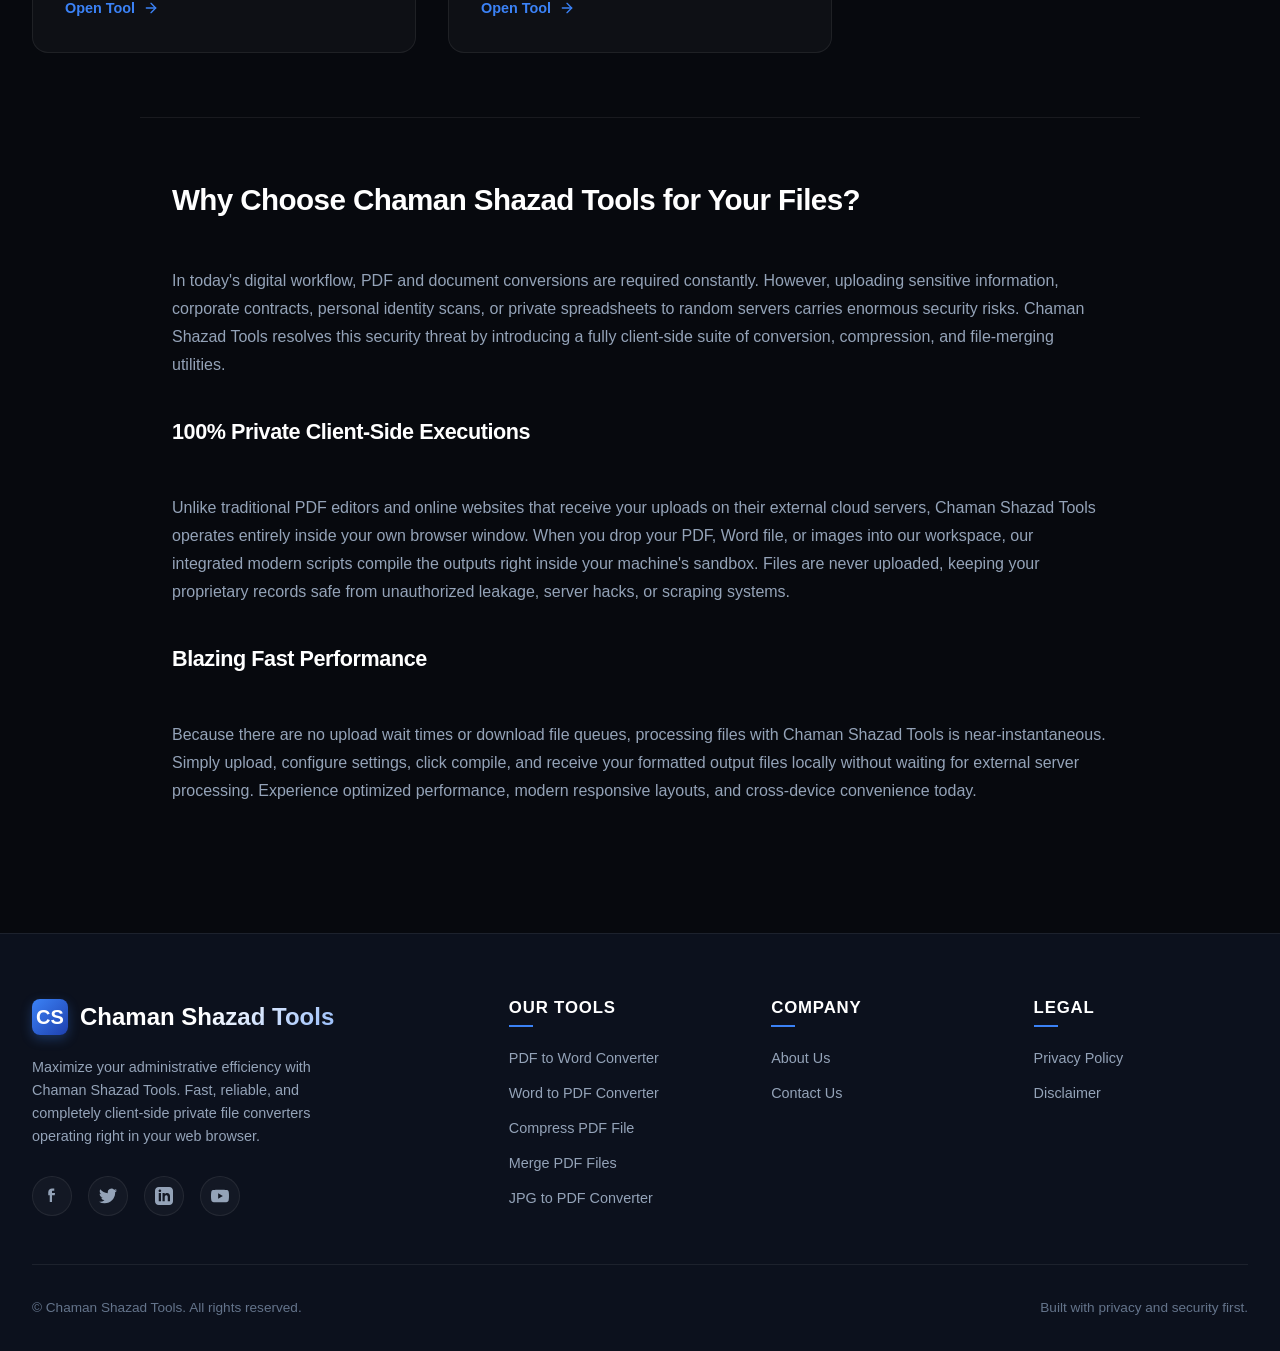
==== commit 8fdb6c28: "Update index.html" ====
--- a/index.html
+++ b/index.html
@@ -24,7 +24,7 @@
     <meta property="twitter:image" content="https://images.unsplash.com/photo-1618005182384-a83a8bd57fbe?q=80&w=1200&auto=format&fit=crop">
 
     <!-- Stylesheets -->
-    <link rel="stylesheet" href="css/styles.css">
+    <link rel="stylesheet" href="styles.css">
 </head>
 <body>
 
--- a/styles.css
+++ b/styles.css
@@ -0,0 +1,1403 @@
+/* ==========================================================================
+   Chaman Shazad Tools - CSS Stylesheet
+   Theme: Blue, White, and Black (Modern Glassmorphism Aesthetic)
+   ========================================================================== */
+
+@import url('https://fonts.googleapis.com/css2?family=Outfit:wght@300;400;500;600;700;800&family=Plus+Jakarta+Sans:wght@300;400;500;600;700;800&display=swap');
+
+:root {
+    --bg-dark: #07090e;
+    --bg-deep: #0c111d;
+    --bg-card: rgba(255, 255, 255, 0.03);
+    --border-glass: rgba(255, 255, 255, 0.07);
+    --border-glass-active: rgba(59, 130, 246, 0.4);
+    --accent-blue: #3b82f6;
+    --accent-blue-hover: #2563eb;
+    --accent-blue-light: rgba(59, 130, 246, 0.15);
+    --text-primary: #f8fafc;
+    --text-secondary: #94a3b8;
+    --text-muted: #64748b;
+    --text-dark: #0f172a;
+    --white: #ffffff;
+    --black: #000000;
+    --font-heading: 'Outfit', sans-serif;
+    --font-body: 'Plus Jakarta Sans', sans-serif;
+    --shadow-blue: 0 8px 30px rgba(59, 130, 246, 0.2);
+    --shadow-glass: 0 8px 32px 0 rgba(0, 0, 0, 0.37);
+    --transition-smooth: all 0.3s cubic-bezier(0.4, 0, 0.2, 1);
+}
+
+/* ==========================================================================
+   Base & Reset Styles
+   ========================================================================== */
+* {
+    box-sizing: border-box;
+    margin: 0;
+    padding: 0;
+}
+
+html {
+    scroll-behavior: smooth;
+    font-size: 16px;
+}
+
+body {
+    background-color: var(--bg-dark);
+    background-image: 
+        radial-gradient(circle at 10% 20%, rgba(59, 130, 246, 0.08) 0%, transparent 40%),
+        radial-gradient(circle at 90% 80%, rgba(37, 99, 235, 0.05) 0%, transparent 50%);
+    background-attachment: fixed;
+    color: var(--text-primary);
+    font-family: var(--font-body);
+    line-height: 1.6;
+    overflow-x: hidden;
+    min-height: 100vh;
+    display: flex;
+    flex-direction: column;
+}
+
+h1, h2, h3, h4, h5, h6 {
+    font-family: var(--font-heading);
+    font-weight: 700;
+    line-height: 1.25;
+    letter-spacing: -0.02em;
+    color: var(--white);
+}
+
+a {
+    color: inherit;
+    text-decoration: none;
+    transition: var(--transition-smooth);
+}
+
+/* ==========================================================================
+   Header Component (Glassmorphism Sticky)
+   ========================================================================== */
+.site-header {
+    position: sticky;
+    top: 0;
+    z-index: 1000;
+    background: rgba(7, 9, 14, 0.7);
+    backdrop-filter: blur(16px);
+    -webkit-backdrop-filter: blur(16px);
+    border-bottom: 1px solid var(--border-glass);
+    padding: 1rem 2rem;
+    transition: var(--transition-smooth);
+}
+
+.header-container {
+    max-width: 1400px;
+    margin: 0 auto;
+    display: flex;
+    justify-content: space-between;
+    align-items: center;
+}
+
+.logo-link {
+    display: flex;
+    align-items: center;
+    gap: 0.75rem;
+    font-family: var(--font-heading);
+    font-size: 1.5rem;
+    font-weight: 800;
+    color: var(--white);
+    background: linear-gradient(135deg, #ffffff 40%, var(--accent-blue) 100%);
+    -webkit-background-clip: text;
+    -webkit-text-fill-color: transparent;
+    transition: var(--transition-smooth);
+}
+
+.logo-icon {
+    display: flex;
+    align-items: center;
+    justify-content: center;
+    width: 2.25rem;
+    height: 2.25rem;
+    border-radius: 8px;
+    background: linear-gradient(135deg, var(--accent-blue) 0%, #1e40af 100%);
+    color: var(--white);
+    font-weight: 800;
+    font-size: 1.25rem;
+    -webkit-text-fill-color: initial;
+    box-shadow: 0 4px 12px rgba(59, 130, 246, 0.3);
+}
+
+.main-navigation {
+    display: flex;
+    align-items: center;
+    gap: 2rem;
+}
+
+.nav-links {
+    display: flex;
+    list-style: none;
+    gap: 1.75rem;
+}
+
+.nav-link {
+    font-size: 0.95rem;
+    font-weight: 500;
+    color: var(--text-secondary);
+    position: relative;
+    padding: 0.25rem 0;
+}
+
+.nav-link::after {
+    content: '';
+    position: absolute;
+    bottom: 0;
+    left: 0;
+    width: 0;
+    height: 2px;
+    background-color: var(--accent-blue);
+    transition: var(--transition-smooth);
+}
+
+.nav-link:hover {
+    color: var(--white);
+}
+
+.nav-link:hover::after,
+.nav-link.active::after {
+    width: 100%;
+}
+
+.nav-link.active {
+    color: var(--white);
+    font-weight: 600;
+}
+
+.cta-button {
+    background: linear-gradient(135deg, var(--accent-blue) 0%, #1d4ed8 100%);
+    color: var(--white) !important;
+    padding: 0.6rem 1.25rem;
+    border-radius: 8px;
+    font-weight: 600;
+    font-size: 0.9rem;
+    box-shadow: var(--shadow-blue);
+    border: 1px solid rgba(255, 255, 255, 0.1);
+}
+
+.cta-button:hover {
+    transform: translateY(-2px);
+    box-shadow: 0 12px 24px rgba(59, 130, 246, 0.4);
+}
+
+.mobile-menu-btn {
+    display: none;
+    background: none;
+    border: none;
+    cursor: pointer;
+    width: 2rem;
+    height: 2rem;
+    position: relative;
+    z-index: 1001;
+}
+
+.mobile-menu-btn span {
+    display: block;
+    width: 1.5rem;
+    height: 2px;
+    background-color: var(--text-primary);
+    margin: 5px auto;
+    transition: var(--transition-smooth);
+}
+
+/* ==========================================================================
+   Hero Section & 3D Rotating Icons
+   ========================================================================== */
+.hero-section {
+    padding: 6rem 2rem;
+    max-width: 1400px;
+    margin: 0 auto;
+    display: grid;
+    grid-template-columns: 1fr 1fr;
+    gap: 4rem;
+    align-items: center;
+    position: relative;
+}
+
+.hero-content {
+    display: flex;
+    flex-direction: column;
+    gap: 1.5rem;
+}
+
+.hero-tagline {
+    font-size: 0.9rem;
+    text-transform: uppercase;
+    letter-spacing: 0.15em;
+    color: var(--accent-blue);
+    font-weight: 700;
+}
+
+.hero-title {
+    font-size: 3.5rem;
+    line-height: 1.15;
+    font-weight: 800;
+    background: linear-gradient(to right, #ffffff, #94a3b8);
+    -webkit-background-clip: text;
+    -webkit-text-fill-color: transparent;
+}
+
+.hero-description {
+    font-size: 1.1rem;
+    color: var(--text-secondary);
+    max-width: 550px;
+}
+
+.hero-buttons {
+    display: flex;
+    gap: 1rem;
+    margin-top: 1rem;
+}
+
+.btn-secondary {
+    background: transparent;
+    color: var(--white);
+    border: 1px solid var(--border-glass);
+    padding: 0.6rem 1.25rem;
+    border-radius: 8px;
+    font-weight: 600;
+    font-size: 0.9rem;
+    backdrop-filter: blur(8px);
+}
+
+.btn-secondary:hover {
+    background: rgba(255, 255, 255, 0.05);
+    border-color: rgba(255, 255, 255, 0.2);
+}
+
+/* 3D Rotating Canvas / Showcase Container */
+.hero-graphics-container {
+    display: flex;
+    justify-content: center;
+    align-items: center;
+    position: relative;
+    height: 400px;
+    perspective: 1200px;
+}
+
+.rotating-orbit-scene {
+    position: relative;
+    width: 320px;
+    height: 320px;
+    transform-style: preserve-3d;
+    animation: sceneRotate 25s infinite linear;
+}
+
+@keyframes sceneRotate {
+    0% {
+        transform: rotateY(0deg) rotateX(12deg);
+    }
+    100% {
+        transform: rotateY(360deg) rotateX(12deg);
+    }
+}
+
+/* Base style for rotating shiny cards */
+.floating-3d-card {
+    position: absolute;
+    top: 50%;
+    left: 50%;
+    width: 90px;
+    height: 110px;
+    margin-top: -55px;
+    margin-left: -45px;
+    background: rgba(15, 23, 42, 0.7);
+    border: 1.5px solid rgba(255, 255, 255, 0.15);
+    border-radius: 12px;
+    backdrop-filter: blur(10px);
+    display: flex;
+    flex-direction: column;
+    align-items: center;
+    justify-content: center;
+    box-shadow: 0 15px 35px rgba(0, 0, 0, 0.4);
+    transform-style: preserve-3d;
+    transition: border-color 0.3s;
+}
+
+.floating-3d-card::before {
+    content: '';
+    position: absolute;
+    inset: 0;
+    border-radius: 12px;
+    background: linear-gradient(135deg, rgba(255, 255, 255, 0.25) 0%, transparent 50%, rgba(255, 255, 255, 0.05) 100%);
+    pointer-events: none;
+}
+
+.floating-3d-card svg {
+    filter: drop-shadow(0 8px 12px rgba(0, 0, 0, 0.3));
+    margin-bottom: 6px;
+    width: 44px;
+    height: 44px;
+}
+
+.floating-3d-card .card-label {
+    font-size: 0.65rem;
+    font-weight: 800;
+    text-transform: uppercase;
+    letter-spacing: 0.05em;
+}
+
+/* Individual Card Orbit Positioning & Anti-Rotation Keyframes to stay upright */
+.card-pdf {
+    transform: rotateY(0deg) translateZ(140px);
+    animation: counterRotatePDF 25s infinite linear;
+    border-color: rgba(239, 68, 68, 0.4);
+}
+
+.card-pdf .card-label {
+    color: #ef4444;
+}
+
+.card-jpg {
+    transform: rotateY(120deg) translateZ(140px);
+    animation: counterRotateJPG 25s infinite linear;
+    border-color: rgba(34, 197, 94, 0.4);
+}
+
+.card-jpg .card-label {
+    color: #22c55e;
+}
+
+.card-convert {
+    transform: rotateY(240deg) translateZ(140px);
+    animation: counterRotateConvert 25s infinite linear;
+    border-color: rgba(59, 130, 246, 0.5);
+}
+
+.card-convert .card-label {
+    color: #3b82f6;
+}
+
+@keyframes counterRotatePDF {
+    0% { transform: rotateY(0deg) translateZ(140px) rotateY(0deg) rotateX(-12deg); }
+    100% { transform: rotateY(-360deg) translateZ(140px) rotateY(360deg) rotateX(-12deg); }
+}
+
+@keyframes counterRotateJPG {
+    0% { transform: rotateY(-120deg) translateZ(140px) rotateY(0deg) rotateX(-12deg); }
+    100% { transform: rotateY(-480deg) translateZ(140px) rotateY(360deg) rotateX(-12deg); }
+}
+
+@keyframes counterRotateConvert {
+    0% { transform: rotateY(-240deg) translateZ(140px) rotateY(0deg) rotateX(-12deg); }
+    100% { transform: rotateY(-60deg) translateZ(140px) rotateY(-360deg) rotateX(-12deg); }
+}
+
+/* Center core node of the 3D orbit - Glowing Blue Sphere */
+.orbit-center-node {
+    position: absolute;
+    width: 60px;
+    height: 60px;
+    border-radius: 50%;
+    background: radial-gradient(circle at 30% 30%, #60a5fa, #2563eb 60%, #1d4ed8 100%);
+    box-shadow: 0 0 40px 10px rgba(59, 130, 246, 0.4);
+    top: 50%;
+    left: 50%;
+    margin-top: -30px;
+    margin-left: -30px;
+    z-index: 2;
+    animation: pulseSphere 3s ease-in-out infinite alternate;
+}
+
+@keyframes pulseSphere {
+    0% {
+        transform: scale(0.9) translateZ(0);
+        box-shadow: 0 0 30px 5px rgba(59, 130, 246, 0.3);
+    }
+    100% {
+        transform: scale(1.1) translateZ(0);
+        box-shadow: 0 0 50px 20px rgba(59, 130, 246, 0.6);
+    }
+}
+
+/* ==========================================================================
+   Tools Grid Section
+   ========================================================================== */
+.section-title-wrap {
+    text-align: center;
+    margin-bottom: 3.5rem;
+    padding: 0 1rem;
+}
+
+.section-title {
+    font-size: 2.25rem;
+    margin-bottom: 0.75rem;
+}
+
+.section-subtitle {
+    color: var(--text-secondary);
+    max-width: 600px;
+    margin: 0 auto;
+    font-size: 1rem;
+}
+
+.tools-grid-section {
+    padding: 4rem 2rem;
+    max-width: 1400px;
+    margin: 0 auto;
+}
+
+.tools-grid {
+    display: grid;
+    grid-template-columns: repeat(auto-fit, minmax(320px, 1fr));
+    gap: 2rem;
+}
+
+.tool-card {
+    background: var(--bg-card);
+    border: 1px solid var(--border-glass);
+    border-radius: 16px;
+    padding: 2rem;
+    position: relative;
+    overflow: hidden;
+    display: flex;
+    flex-direction: column;
+    align-items: flex-start;
+    gap: 1.25rem;
+    transition: var(--transition-smooth);
+}
+
+.tool-card::before {
+    content: '';
+    position: absolute;
+    top: 0;
+    left: 0;
+    width: 100%;
+    height: 100%;
+    background: radial-gradient(800px circle at var(--x, 0px) var(--y, 0px), rgba(59, 130, 246, 0.15), transparent 40%);
+    pointer-events: none;
+    opacity: 0;
+    transition: opacity 0.5s;
+}
+
+.tool-card:hover::before {
+    opacity: 1;
+}
+
+.tool-card:hover {
+    transform: translateY(-5px);
+    border-color: var(--border-glass-active);
+    box-shadow: var(--shadow-blue);
+}
+
+.tool-card-icon {
+    display: flex;
+    align-items: center;
+    justify-content: center;
+    width: 3.5rem;
+    height: 3.5rem;
+    border-radius: 12px;
+    color: var(--white);
+    font-size: 1.5rem;
+    box-shadow: 0 4px 12px rgba(0, 0, 0, 0.15);
+}
+
+/* Icon specific theme gradients */
+.bg-gradient-pdf-word { background: linear-gradient(135deg, #ef4444 0%, #f97316 100%); }
+.bg-gradient-word-pdf { background: linear-gradient(135deg, #3b82f6 0%, #10b981 100%); }
+.bg-gradient-compress { background: linear-gradient(135deg, #8b5cf6 0%, #d946ef 100%); }
+.bg-gradient-merge { background: linear-gradient(135deg, #f59e0b 0%, #ef4444 100%); }
+.bg-gradient-jpg-pdf { background: linear-gradient(135deg, #10b981 0%, #3b82f6 100%); }
+
+.tool-card-title {
+    font-size: 1.35rem;
+    font-weight: 700;
+}
+
+.tool-card-description {
+    color: var(--text-secondary);
+    font-size: 0.95rem;
+    flex-grow: 1;
+}
+
+.tool-card-link {
+    display: flex;
+    align-items: center;
+    gap: 0.5rem;
+    font-weight: 600;
+    font-size: 0.9rem;
+    color: var(--accent-blue);
+    margin-top: 0.5rem;
+}
+
+.tool-card-link svg {
+    transition: var(--transition-smooth);
+}
+
+.tool-card:hover .tool-card-link svg {
+    transform: translateX(4px);
+}
+
+/* ==========================================================================
+   Tool Workspace / Drag & Drop Layout
+   ========================================================================== */
+.tool-workspace-section {
+    padding: 4rem 2rem;
+    max-width: 1000px;
+    margin: 0 auto;
+}
+
+.breadcrumb-nav {
+    display: flex;
+    align-items: center;
+    gap: 0.5rem;
+    font-size: 0.85rem;
+    color: var(--text-secondary);
+    margin-bottom: 2rem;
+}
+
+.breadcrumb-separator {
+    color: var(--text-muted);
+}
+
+.breadcrumb-link:hover {
+    color: var(--white);
+}
+
+.breadcrumb-current {
+    color: var(--accent-blue);
+    font-weight: 600;
+}
+
+.workspace-card {
+    background: rgba(15, 23, 42, 0.4);
+    border: 1px solid var(--border-glass);
+    backdrop-filter: blur(20px);
+    -webkit-backdrop-filter: blur(20px);
+    border-radius: 24px;
+    padding: 3rem;
+    box-shadow: var(--shadow-glass);
+    text-align: center;
+    margin-bottom: 4rem;
+}
+
+.workspace-title {
+    font-size: 2rem;
+    margin-bottom: 0.5rem;
+}
+
+.workspace-subtitle {
+    color: var(--text-secondary);
+    margin-bottom: 2.5rem;
+    font-size: 0.95rem;
+}
+
+.upload-area {
+    border: 2px dashed rgba(255, 255, 255, 0.15);
+    border-radius: 16px;
+    padding: 4rem 2rem;
+    cursor: pointer;
+    background: rgba(255, 255, 255, 0.01);
+    position: relative;
+    transition: var(--transition-smooth);
+}
+
+.upload-area:hover, .upload-area.drag-over {
+    border-color: var(--accent-blue);
+    background: rgba(59, 130, 246, 0.04);
+}
+
+.upload-icon {
+    font-size: 3rem;
+    color: var(--accent-blue);
+    margin-bottom: 1.5rem;
+    display: inline-block;
+}
+
+.upload-text-main {
+    font-size: 1.15rem;
+    font-weight: 600;
+    color: var(--white);
+    margin-bottom: 0.5rem;
+}
+
+.upload-text-sub {
+    font-size: 0.85rem;
+    color: var(--text-secondary);
+    margin-bottom: 1.5rem;
+}
+
+.file-input {
+    display: none;
+}
+
+.btn-upload {
+    display: inline-block;
+    background: var(--white);
+    color: var(--text-dark);
+    font-weight: 700;
+    padding: 0.75rem 2rem;
+    border-radius: 8px;
+    font-size: 0.95rem;
+    border: none;
+    cursor: pointer;
+    box-shadow: 0 4px 12px rgba(255, 255, 255, 0.15);
+    transition: var(--transition-smooth);
+}
+
+.btn-upload:hover {
+    background: var(--accent-blue);
+    color: var(--white);
+    box-shadow: var(--shadow-blue);
+}
+
+/* File list after upload */
+.selected-files-list {
+    margin-top: 2rem;
+    text-align: left;
+    display: flex;
+    flex-direction: column;
+    gap: 0.75rem;
+}
+
+.file-item {
+    background: rgba(255, 255, 255, 0.03);
+    border: 1px solid var(--border-glass);
+    border-radius: 10px;
+    padding: 0.75rem 1rem;
+    display: flex;
+    align-items: center;
+    justify-content: space-between;
+}
+
+.file-info {
+    display: flex;
+    align-items: center;
+    gap: 0.75rem;
+    font-size: 0.9rem;
+    color: var(--white);
+    overflow: hidden;
+}
+
+.file-info svg {
+    flex-shrink: 0;
+}
+
+.file-name {
+    text-overflow: ellipsis;
+    overflow: hidden;
+    white-space: nowrap;
+}
+
+.file-size {
+    color: var(--text-muted);
+    font-size: 0.8rem;
+}
+
+.btn-remove-file {
+    background: none;
+    border: none;
+    cursor: pointer;
+    color: var(--text-muted);
+    transition: var(--transition-smooth);
+}
+
+.btn-remove-file:hover {
+    color: #ef4444;
+}
+
+/* Process states (loading, progress, success, error) */
+.process-container {
+    margin-top: 2rem;
+    display: none;
+}
+
+.btn-process {
+    background: linear-gradient(135deg, var(--accent-blue) 0%, #1e40af 100%);
+    color: var(--white);
+    border: none;
+    border-radius: 8px;
+    padding: 0.85rem 2.5rem;
+    font-size: 1rem;
+    font-weight: 700;
+    cursor: pointer;
+    box-shadow: var(--shadow-blue);
+    width: 100%;
+    max-width: 320px;
+    transition: var(--transition-smooth);
+}
+
+.btn-process:hover {
+    transform: translateY(-2px);
+    box-shadow: 0 12px 24px rgba(59, 130, 246, 0.4);
+}
+
+.progress-bar-container {
+    width: 100%;
+    height: 6px;
+    background: rgba(255, 255, 255, 0.1);
+    border-radius: 3px;
+    margin: 1.5rem 0;
+    overflow: hidden;
+    display: none;
+}
+
+.progress-bar-fill {
+    height: 100%;
+    width: 0%;
+    background: linear-gradient(to right, var(--accent-blue), #60a5fa);
+    border-radius: 3px;
+    transition: width 0.4s ease;
+}
+
+.progress-status-text {
+    font-size: 0.9rem;
+    color: var(--text-secondary);
+}
+
+.spinner-icon {
+    display: inline-block;
+    width: 2rem;
+    height: 2rem;
+    border: 3px solid rgba(255, 255, 255, 0.1);
+    border-radius: 50%;
+    border-top-color: var(--accent-blue);
+    animation: spin 1s ease-in-out infinite;
+    margin-bottom: 1rem;
+}
+
+@keyframes spin {
+    to { transform: rotate(360deg); }
+}
+
+.status-message {
+    border-radius: 12px;
+    padding: 1rem 1.5rem;
+    margin-top: 1.5rem;
+    display: none;
+    align-items: center;
+    gap: 0.75rem;
+    font-weight: 500;
+    font-size: 0.95rem;
+}
+
+.status-message.success {
+    background: rgba(16, 185, 129, 0.1);
+    border: 1px solid rgba(16, 185, 129, 0.2);
+    color: #10b981;
+    display: flex;
+}
+
+.status-message.error {
+    background: rgba(239, 68, 68, 0.1);
+    border: 1px solid rgba(239, 68, 68, 0.2);
+    color: #ef4444;
+    display: flex;
+}
+
+.action-buttons-wrap {
+    margin-top: 2rem;
+    display: none;
+    justify-content: center;
+    gap: 1rem;
+}
+
+.btn-download {
+    background: linear-gradient(135deg, #10b981 0%, #059669 100%);
+    color: var(--white);
+    border: none;
+    border-radius: 8px;
+    padding: 0.85rem 2rem;
+    font-size: 1rem;
+    font-weight: 700;
+    cursor: pointer;
+    box-shadow: 0 4px 15px rgba(16, 185, 129, 0.3);
+    display: flex;
+    align-items: center;
+    gap: 0.5rem;
+    transition: var(--transition-smooth);
+}
+
+.btn-download:hover {
+    transform: translateY(-2px);
+    box-shadow: 0 12px 24px rgba(16, 185, 129, 0.5);
+}
+
+.btn-reset {
+    background: transparent;
+    color: var(--text-secondary);
+    border: 1px solid var(--border-glass);
+    border-radius: 8px;
+    padding: 0.85rem 2rem;
+    font-size: 1rem;
+    font-weight: 600;
+    cursor: pointer;
+    transition: var(--transition-smooth);
+}
+
+.btn-reset:hover {
+    background: rgba(255, 255, 255, 0.05);
+    color: var(--white);
+}
+
+/* ==========================================================================
+   SEO Optimized Content Layout
+   ========================================================================== */
+.seo-content-section {
+    padding: 4rem 2rem;
+    max-width: 1000px;
+    margin: 0 auto 4rem auto;
+    border-top: 1px solid var(--border-glass);
+}
+
+.seo-rich-content {
+    display: flex;
+    flex-direction: column;
+    gap: 2.5rem;
+}
+
+.seo-rich-content h2 {
+    font-size: 1.85rem;
+    margin-bottom: 0.5rem;
+    color: var(--white);
+}
+
+.seo-rich-content h3 {
+    font-size: 1.35rem;
+    margin-bottom: 0.5rem;
+    color: var(--white);
+}
+
+.seo-rich-content p {
+    color: var(--text-secondary);
+    font-size: 1rem;
+    line-height: 1.75;
+}
+
+.seo-rich-content ul, .seo-rich-content ol {
+    margin-left: 1.5rem;
+    color: var(--text-secondary);
+    font-size: 1rem;
+    display: flex;
+    flex-direction: column;
+    gap: 0.5rem;
+}
+
+/* Grid layouts for features/benefits in SEO content */
+.features-container-grid, .benefits-container-grid, .use-cases-grid {
+    display: grid;
+    grid-template-columns: repeat(auto-fit, minmax(280px, 1fr));
+    gap: 1.5rem;
+    margin-top: 1rem;
+}
+
+.feature-box, .benefit-box, .use-case-box {
+    background: rgba(255, 255, 255, 0.02);
+    border: 1px solid var(--border-glass);
+    border-radius: 12px;
+    padding: 1.5rem;
+}
+
+.feature-box h4, .benefit-box h4, .use-case-box h4 {
+    font-size: 1.1rem;
+    margin-bottom: 0.5rem;
+    color: var(--white);
+}
+
+.how-to-steps {
+    display: grid;
+    grid-template-columns: repeat(auto-fit, minmax(220px, 1fr));
+    gap: 1.5rem;
+    margin-top: 1.5rem;
+}
+
+.step-card {
+    background: rgba(255, 255, 255, 0.02);
+    border: 1px solid var(--border-glass);
+    border-radius: 12px;
+    padding: 1.75rem;
+    position: relative;
+}
+
+.step-number {
+    position: absolute;
+    top: 1rem;
+    right: 1.25rem;
+    font-size: 2.25rem;
+    font-weight: 800;
+    color: rgba(59, 130, 246, 0.15);
+    font-family: var(--font-heading);
+}
+
+.step-card h4 {
+    font-size: 1.1rem;
+    margin-bottom: 0.5rem;
+    padding-right: 2rem;
+}
+
+/* Accordion for FAQ Section */
+.faq-container {
+    display: flex;
+    flex-direction: column;
+    gap: 1rem;
+    margin-top: 1.5rem;
+}
+
+.faq-item {
+    background: rgba(255, 255, 255, 0.02);
+    border: 1px solid var(--border-glass);
+    border-radius: 10px;
+    overflow: hidden;
+    transition: var(--transition-smooth);
+}
+
+.faq-question {
+    width: 100%;
+    text-align: left;
+    background: none;
+    border: none;
+    padding: 1.25rem 1.5rem;
+    color: var(--white);
+    font-family: var(--font-heading);
+    font-size: 1.05rem;
+    font-weight: 600;
+    cursor: pointer;
+    display: flex;
+    justify-content: space-between;
+    align-items: center;
+    gap: 1rem;
+}
+
+.faq-question svg {
+    flex-shrink: 0;
+    transition: var(--transition-smooth);
+}
+
+.faq-item.active .faq-question svg {
+    transform: rotate(180deg);
+}
+
+.faq-item.active {
+    border-color: var(--border-glass-active);
+}
+
+.faq-answer {
+    max-height: 0;
+    overflow: hidden;
+    transition: max-height 0.3s ease-out;
+}
+
+.faq-answer-content {
+    padding: 0 1.5rem 1.25rem 1.5rem;
+    color: var(--text-secondary);
+    font-size: 0.95rem;
+    border-top: 1px solid rgba(255, 255, 255, 0.02);
+}
+
+/* Call to Action Container */
+.cta-banner-section {
+    background: radial-gradient(circle at top right, rgba(59, 130, 246, 0.15), transparent 60%), rgba(255, 255, 255, 0.02);
+    border: 1px solid var(--border-glass);
+    border-radius: 20px;
+    padding: 3rem;
+    text-align: center;
+    margin: 4rem 0;
+}
+
+.cta-banner-section h3 {
+    font-size: 1.85rem;
+    margin-bottom: 0.75rem;
+}
+
+.cta-banner-section p {
+    color: var(--text-secondary);
+    max-width: 600px;
+    margin: 0 auto 2rem auto;
+}
+
+/* Form layouts (e.g. Contact us) */
+.contact-grid {
+    display: grid;
+    grid-template-columns: 1fr 1fr;
+    gap: 4rem;
+    margin-top: 2rem;
+}
+
+.contact-info {
+    display: flex;
+    flex-direction: column;
+    gap: 2rem;
+}
+
+.contact-info-item {
+    display: flex;
+    gap: 1rem;
+}
+
+.contact-info-icon {
+    width: 3rem;
+    height: 3rem;
+    background: var(--accent-blue-light);
+    border: 1px solid rgba(59, 130, 246, 0.2);
+    color: var(--accent-blue);
+    border-radius: 10px;
+    display: flex;
+    align-items: center;
+    justify-content: center;
+    font-size: 1.25rem;
+    flex-shrink: 0;
+}
+
+.contact-info-detail h4 {
+    font-size: 1.1rem;
+    margin-bottom: 0.25rem;
+}
+
+.contact-info-detail p {
+    color: var(--text-secondary);
+}
+
+.contact-form {
+    display: flex;
+    flex-direction: column;
+    gap: 1.25rem;
+}
+
+.form-group {
+    display: flex;
+    flex-direction: column;
+    gap: 0.5rem;
+}
+
+.form-label {
+    font-size: 0.85rem;
+    font-weight: 600;
+    color: var(--text-secondary);
+}
+
+.form-input, .form-textarea {
+    background: rgba(255, 255, 255, 0.03);
+    border: 1px solid var(--border-glass);
+    border-radius: 8px;
+    padding: 0.75rem 1rem;
+    color: var(--white);
+    font-family: inherit;
+    font-size: 0.95rem;
+    transition: var(--transition-smooth);
+}
+
+.form-input:focus, .form-textarea:focus {
+    outline: none;
+    border-color: var(--accent-blue);
+    background: rgba(255, 255, 255, 0.05);
+}
+
+.form-textarea {
+    resize: vertical;
+    min-height: 150px;
+}
+
+.btn-submit {
+    background: linear-gradient(135deg, var(--accent-blue) 0%, #1e40af 100%);
+    color: var(--white);
+    border: none;
+    border-radius: 8px;
+    padding: 0.85rem;
+    font-weight: 700;
+    font-size: 0.95rem;
+    cursor: pointer;
+    box-shadow: var(--shadow-blue);
+    transition: var(--transition-smooth);
+}
+
+.btn-submit:hover {
+    transform: translateY(-1px);
+    box-shadow: 0 10px 20px rgba(59, 130, 246, 0.35);
+}
+
+/* ==========================================================================
+   Footer Component (4-Column, Rich Transitions, Social Colors on Hover)
+   ========================================================================== */
+.site-footer {
+    background-color: var(--bg-deep);
+    border-top: 1px solid var(--border-glass);
+    margin-top: auto;
+    padding: 4rem 2rem 2rem 2rem;
+}
+
+.footer-container {
+    max-width: 1400px;
+    margin: 0 auto;
+    display: grid;
+    grid-template-columns: 2fr 1fr 1fr 1fr;
+    gap: 3rem;
+    margin-bottom: 3rem;
+}
+
+.footer-column {
+    display: flex;
+    flex-direction: column;
+    gap: 1.25rem;
+}
+
+.footer-logo {
+    display: flex;
+    align-items: center;
+    gap: 0.75rem;
+    font-family: var(--font-heading);
+    font-size: 1.5rem;
+    font-weight: 800;
+    color: var(--white);
+    background: linear-gradient(135deg, #ffffff 40%, var(--accent-blue) 100%);
+    -webkit-background-clip: text;
+    -webkit-text-fill-color: transparent;
+}
+
+.footer-logo .logo-icon {
+    -webkit-text-fill-color: initial;
+}
+
+.footer-description {
+    color: var(--text-secondary);
+    font-size: 0.9rem;
+    line-height: 1.6;
+    max-width: 320px;
+}
+
+/* Social Media Icons Box */
+.footer-socials {
+    display: flex;
+    gap: 1rem;
+    margin-top: 0.5rem;
+}
+
+.social-icon {
+    width: 2.5rem;
+    height: 2.5rem;
+    border-radius: 50%;
+    background: rgba(255, 255, 255, 0.03);
+    border: 1px solid var(--border-glass);
+    display: flex;
+    align-items: center;
+    justify-content: center;
+    color: var(--text-secondary);
+    font-size: 1.1rem;
+    transition: all 0.4s cubic-bezier(0.175, 0.885, 0.32, 1.275);
+}
+
+.social-icon svg {
+    width: 18px;
+    height: 18px;
+    fill: currentColor;
+}
+
+/* Dynamic Brand-Specific Hovers requested in details */
+.social-icon.facebook:hover {
+    background-color: #1877f2;
+    border-color: #1877f2;
+    color: var(--white);
+    transform: translateY(-5px) scale(1.1);
+    box-shadow: 0 8px 20px rgba(24, 119, 242, 0.4);
+}
+
+.social-icon.twitter:hover {
+    background-color: #1da1f2;
+    border-color: #1da1f2;
+    color: var(--white);
+    transform: translateY(-5px) scale(1.1);
+    box-shadow: 0 8px 20px rgba(29, 161, 242, 0.4);
+}
+
+.social-icon.linkedin:hover {
+    background-color: #0a66c2;
+    border-color: #0a66c2;
+    color: var(--white);
+    transform: translateY(-5px) scale(1.1);
+    box-shadow: 0 8px 20px rgba(10, 102, 194, 0.4);
+}
+
+.social-icon.youtube:hover {
+    background-color: #ff0000;
+    border-color: #ff0000;
+    color: var(--white);
+    transform: translateY(-5px) scale(1.1);
+    box-shadow: 0 8px 20px rgba(255, 0, 0, 0.4);
+}
+
+.footer-col-title {
+    font-size: 1.05rem;
+    font-weight: 700;
+    text-transform: uppercase;
+    letter-spacing: 0.05em;
+    color: var(--white);
+    position: relative;
+    padding-bottom: 0.5rem;
+}
+
+.footer-col-title::after {
+    content: '';
+    position: absolute;
+    bottom: 0;
+    left: 0;
+    width: 1.5rem;
+    height: 2px;
+    background-color: var(--accent-blue);
+}
+
+.footer-links {
+    list-style: none;
+    display: flex;
+    flex-direction: column;
+    gap: 0.75rem;
+    font-size: 0.9rem;
+}
+
+.footer-link-item a {
+    color: var(--text-secondary);
+}
+
+.footer-link-item a:hover {
+    color: var(--white);
+    padding-left: 4px;
+}
+
+.footer-bottom {
+    max-width: 1400px;
+    margin: 0 auto;
+    padding-top: 2rem;
+    border-top: 1px solid var(--border-glass);
+    display: flex;
+    justify-content: space-between;
+    align-items: center;
+    font-size: 0.85rem;
+    color: var(--text-muted);
+}
+
+/* ==========================================================================
+   Responsive Design & Breakpoints
+   ========================================================================== */
+@media (max-width: 1024px) {
+    .hero-section {
+        grid-template-columns: 1fr;
+        gap: 3rem;
+        text-align: center;
+        padding: 4rem 2rem;
+    }
+    
+    .hero-content {
+        align-items: center;
+    }
+    
+    .hero-description {
+        margin: 0 auto;
+    }
+    
+    .hero-buttons {
+        justify-content: center;
+    }
+    
+    .footer-container {
+        grid-template-columns: 1fr 1fr;
+        gap: 2.5rem;
+    }
+}
+
+@media (max-width: 768px) {
+    html {
+        font-size: 14px;
+    }
+    
+    .site-header {
+        padding: 1rem;
+    }
+    
+    .mobile-menu-btn {
+        display: block;
+    }
+    
+    .main-navigation {
+        position: fixed;
+        top: 60px;
+        left: -100%;
+        width: 100%;
+        height: calc(100vh - 60px);
+        background-color: var(--bg-deep);
+        flex-direction: column;
+        justify-content: flex-start;
+        align-items: center;
+        padding-top: 4rem;
+        gap: 3rem;
+        z-index: 999;
+        transition: left 0.4s cubic-bezier(0.1, 0.9, 0.2, 1);
+        border-top: 1px solid var(--border-glass);
+    }
+    
+    .main-navigation.mobile-active {
+        left: 0;
+    }
+    
+    .nav-links {
+        flex-direction: column;
+        align-items: center;
+        gap: 2rem;
+    }
+    
+    .nav-link {
+        font-size: 1.25rem;
+    }
+    
+    .contact-grid {
+        grid-template-columns: 1fr;
+        gap: 3rem;
+    }
+    
+    .workspace-card {
+        padding: 1.75rem 1.25rem;
+    }
+    
+    .hero-graphics-container {
+        height: 320px;
+    }
+    
+    .rotating-orbit-scene {
+        width: 240px;
+        height: 240px;
+    }
+    
+    .floating-3d-card {
+        width: 75px;
+        height: 90px;
+        margin-top: -45px;
+        margin-left: -37.5px;
+    }
+    
+    .floating-3d-card svg {
+        width: 32px;
+        height: 32px;
+    }
+    
+    .card-pdf { transform: rotateY(0deg) translateZ(105px); animation: counterRotatePDF-mobile 25s infinite linear; }
+    .card-jpg { transform: rotateY(120deg) translateZ(105px); animation: counterRotateJPG-mobile 25s infinite linear; }
+    .card-convert { transform: rotateY(240deg) translateZ(105px); animation: counterRotateConvert-mobile 25s infinite linear; }
+    
+    @keyframes counterRotatePDF-mobile {
+        0% { transform: rotateY(0deg) translateZ(105px) rotateY(0deg) rotateX(-12deg); }
+        100% { transform: rotateY(-360deg) translateZ(105px) rotateY(360deg) rotateX(-12deg); }
+    }
+
+    @keyframes counterRotateJPG-mobile {
+        0% { transform: rotateY(-120deg) translateZ(105px) rotateY(0deg) rotateX(-12deg); }
+        100% { transform: rotateY(-480deg) translateZ(105px) rotateY(360deg) rotateX(-12deg); }
+    }
+
+    @keyframes counterRotateConvert-mobile {
+        0% { transform: rotateY(-240deg) translateZ(105px) rotateY(0deg) rotateX(-12deg); }
+        100% { transform: rotateY(-60deg) translateZ(105px) rotateY(-360deg) rotateX(-12deg); }
+    }
+}
+
+@media (max-width: 480px) {
+    .footer-container {
+        grid-template-columns: 1fr;
+        gap: 2rem;
+    }
+    
+    .footer-bottom {
+        flex-direction: column;
+        gap: 1rem;
+        text-align: center;
+    }
+}
